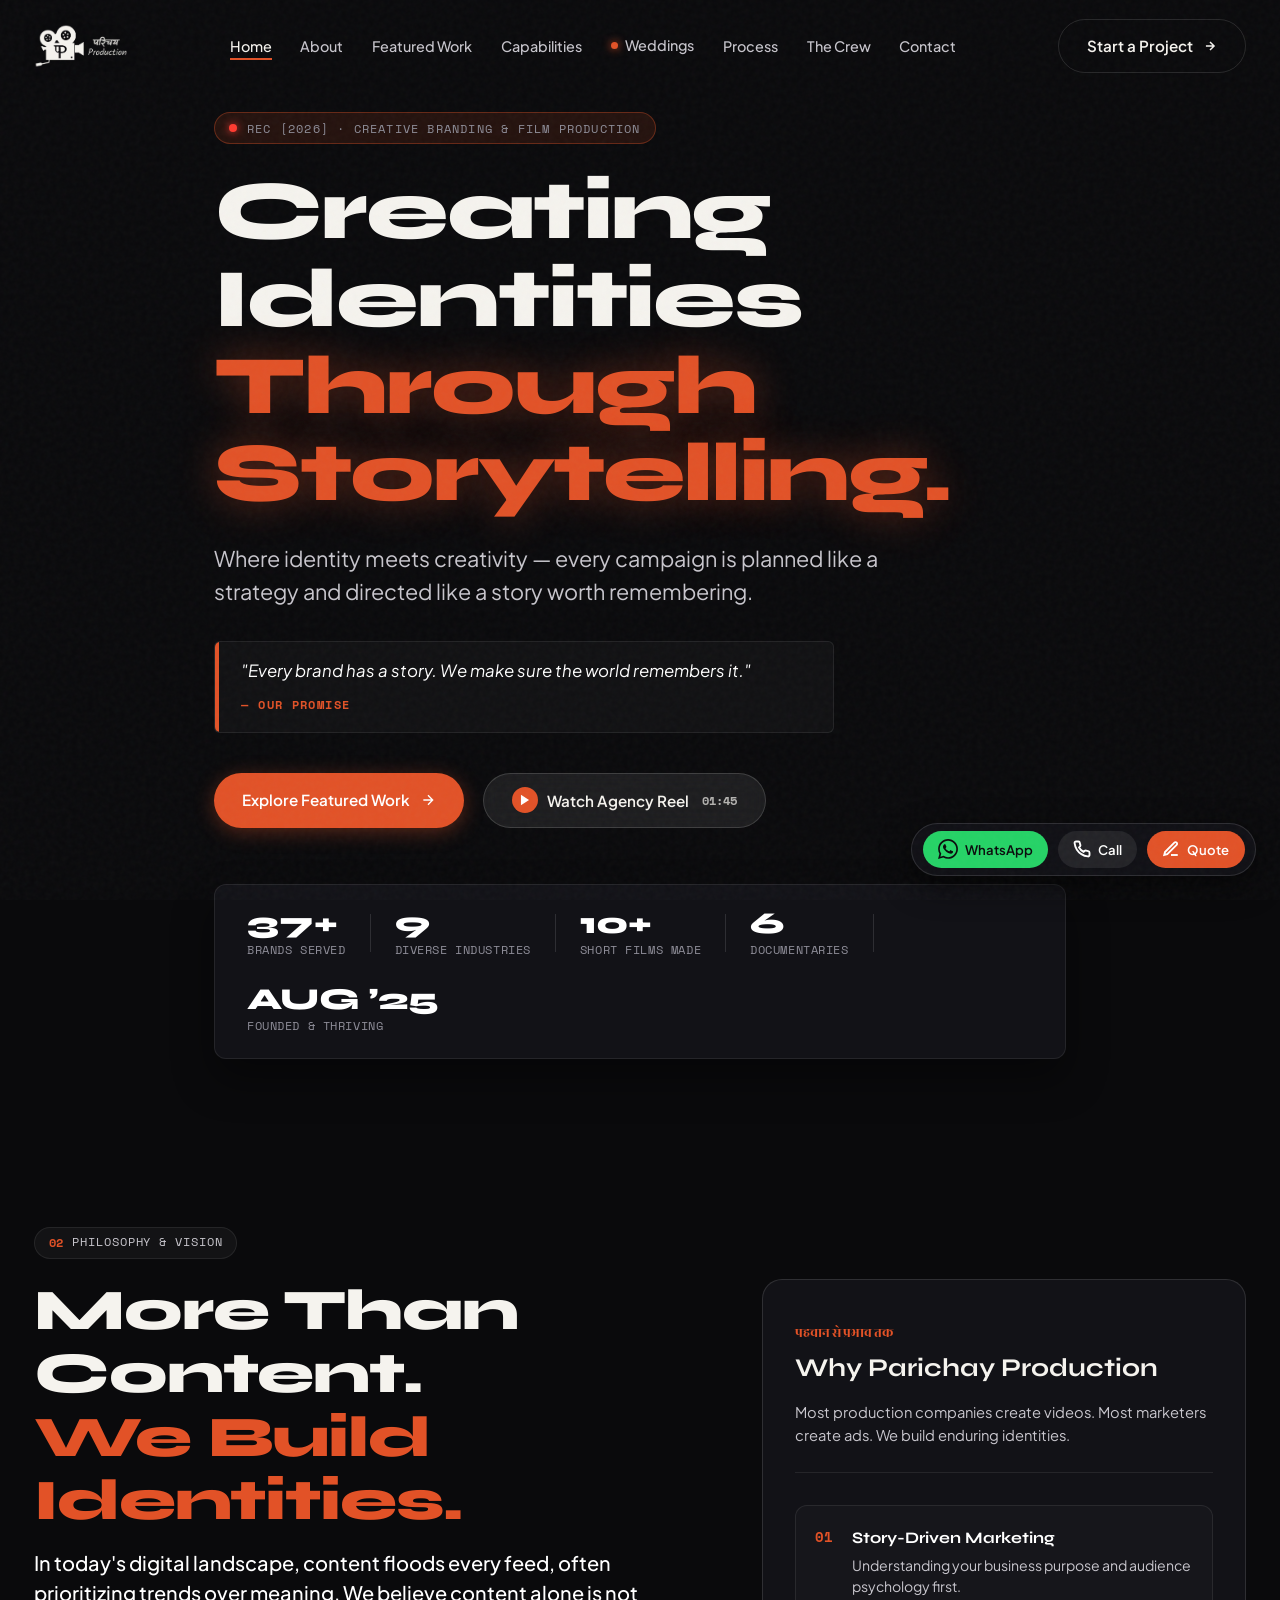
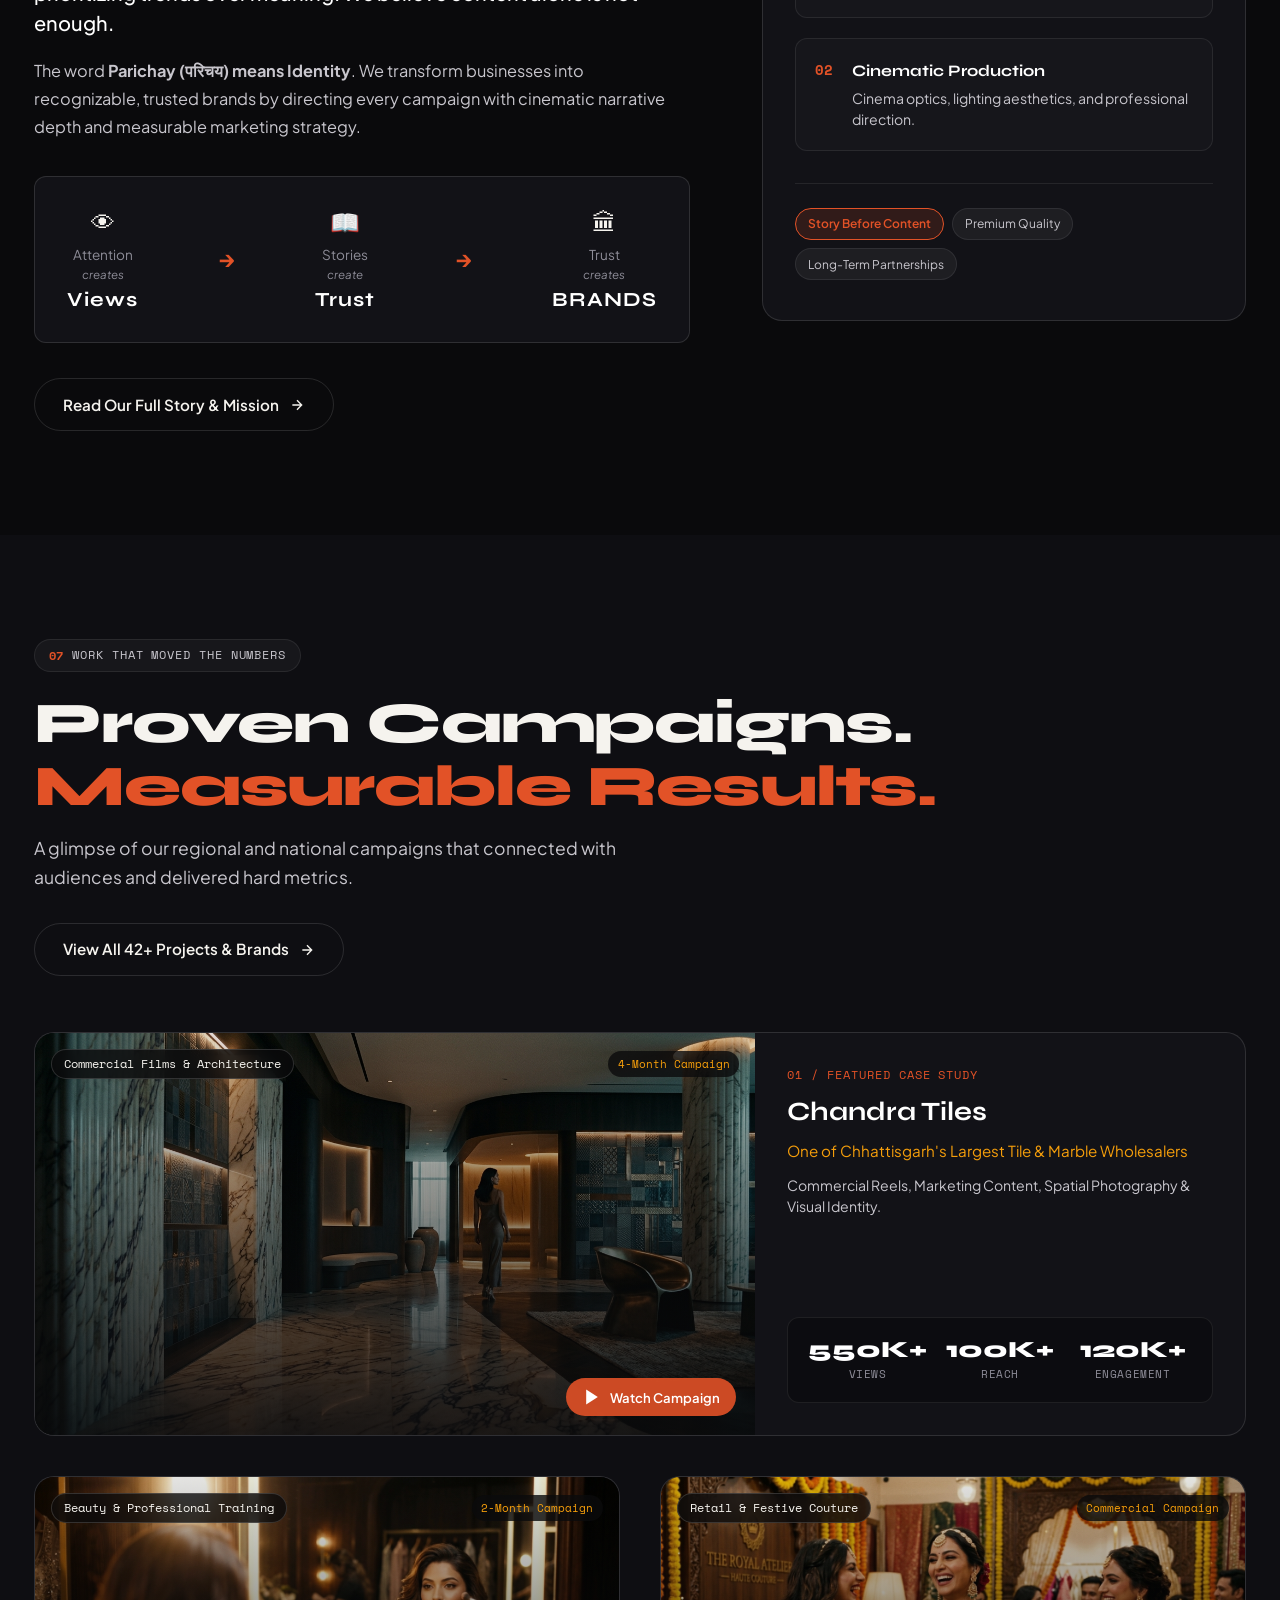
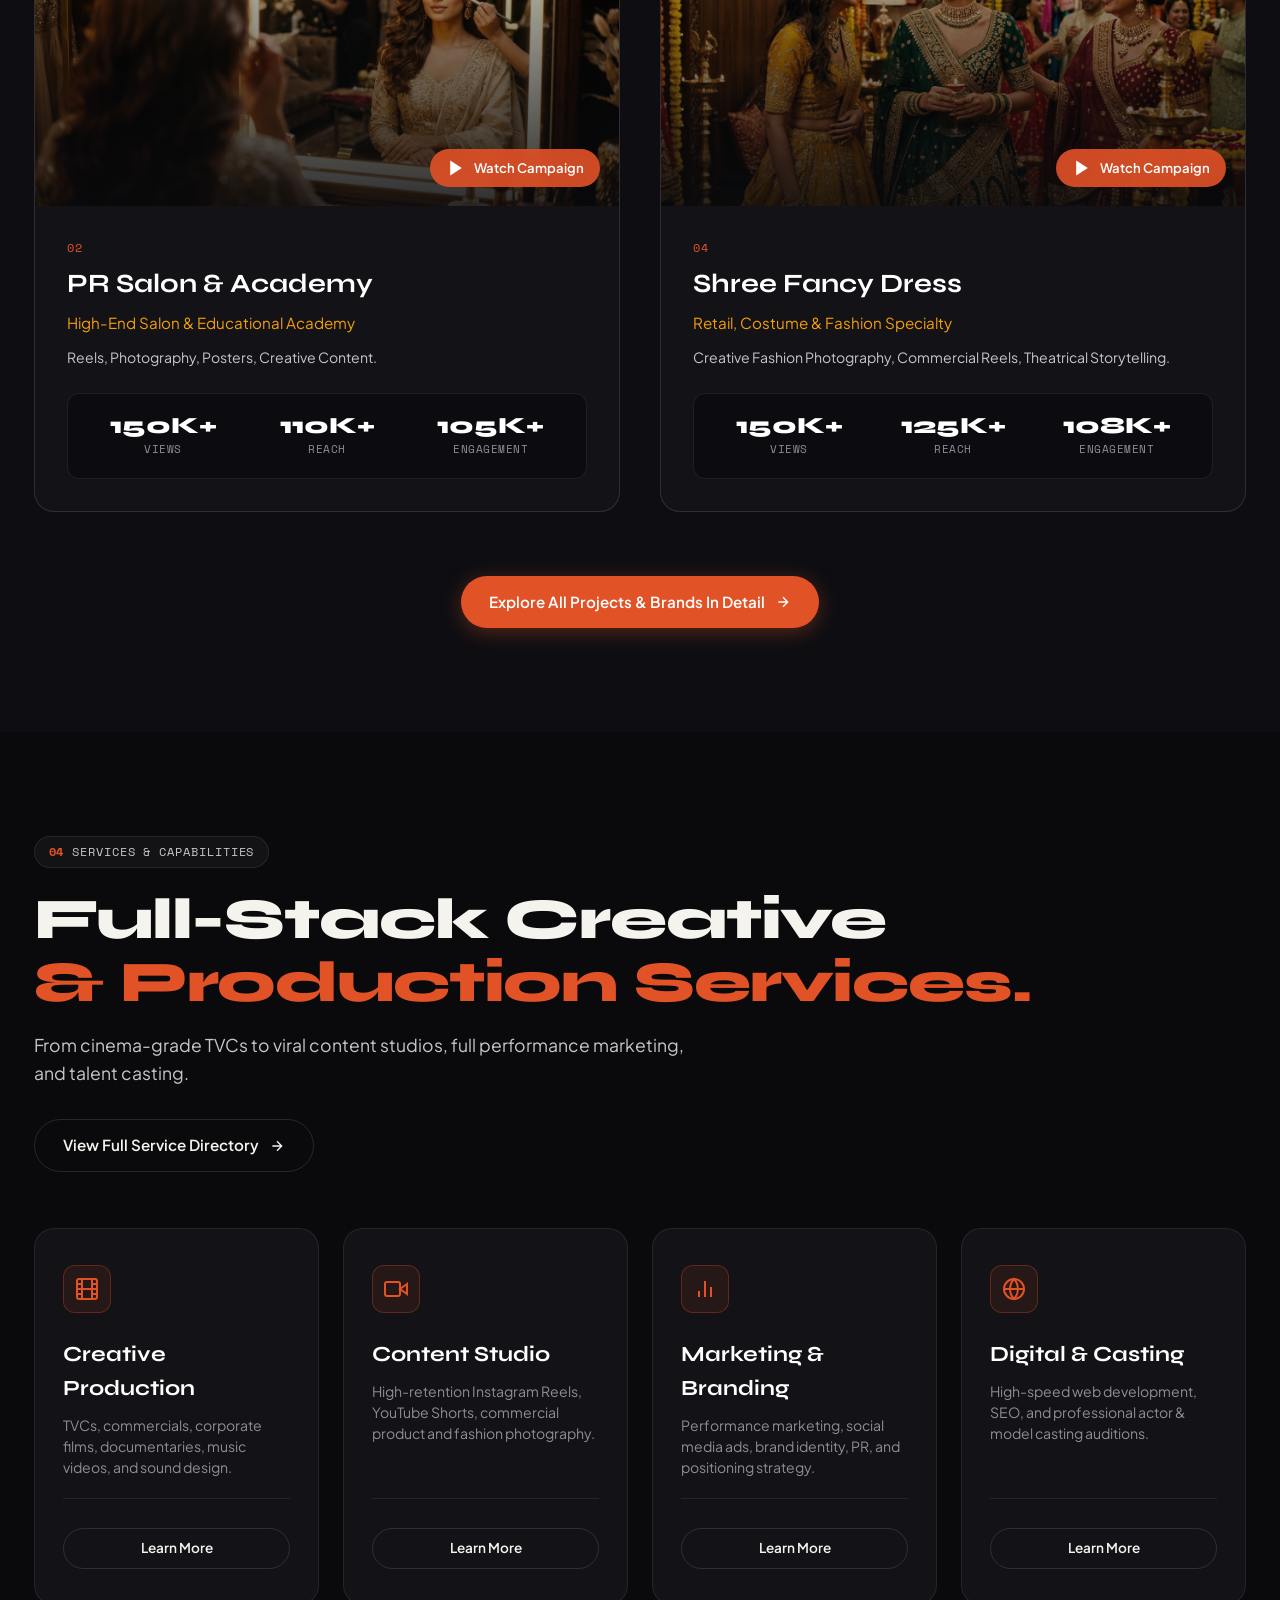
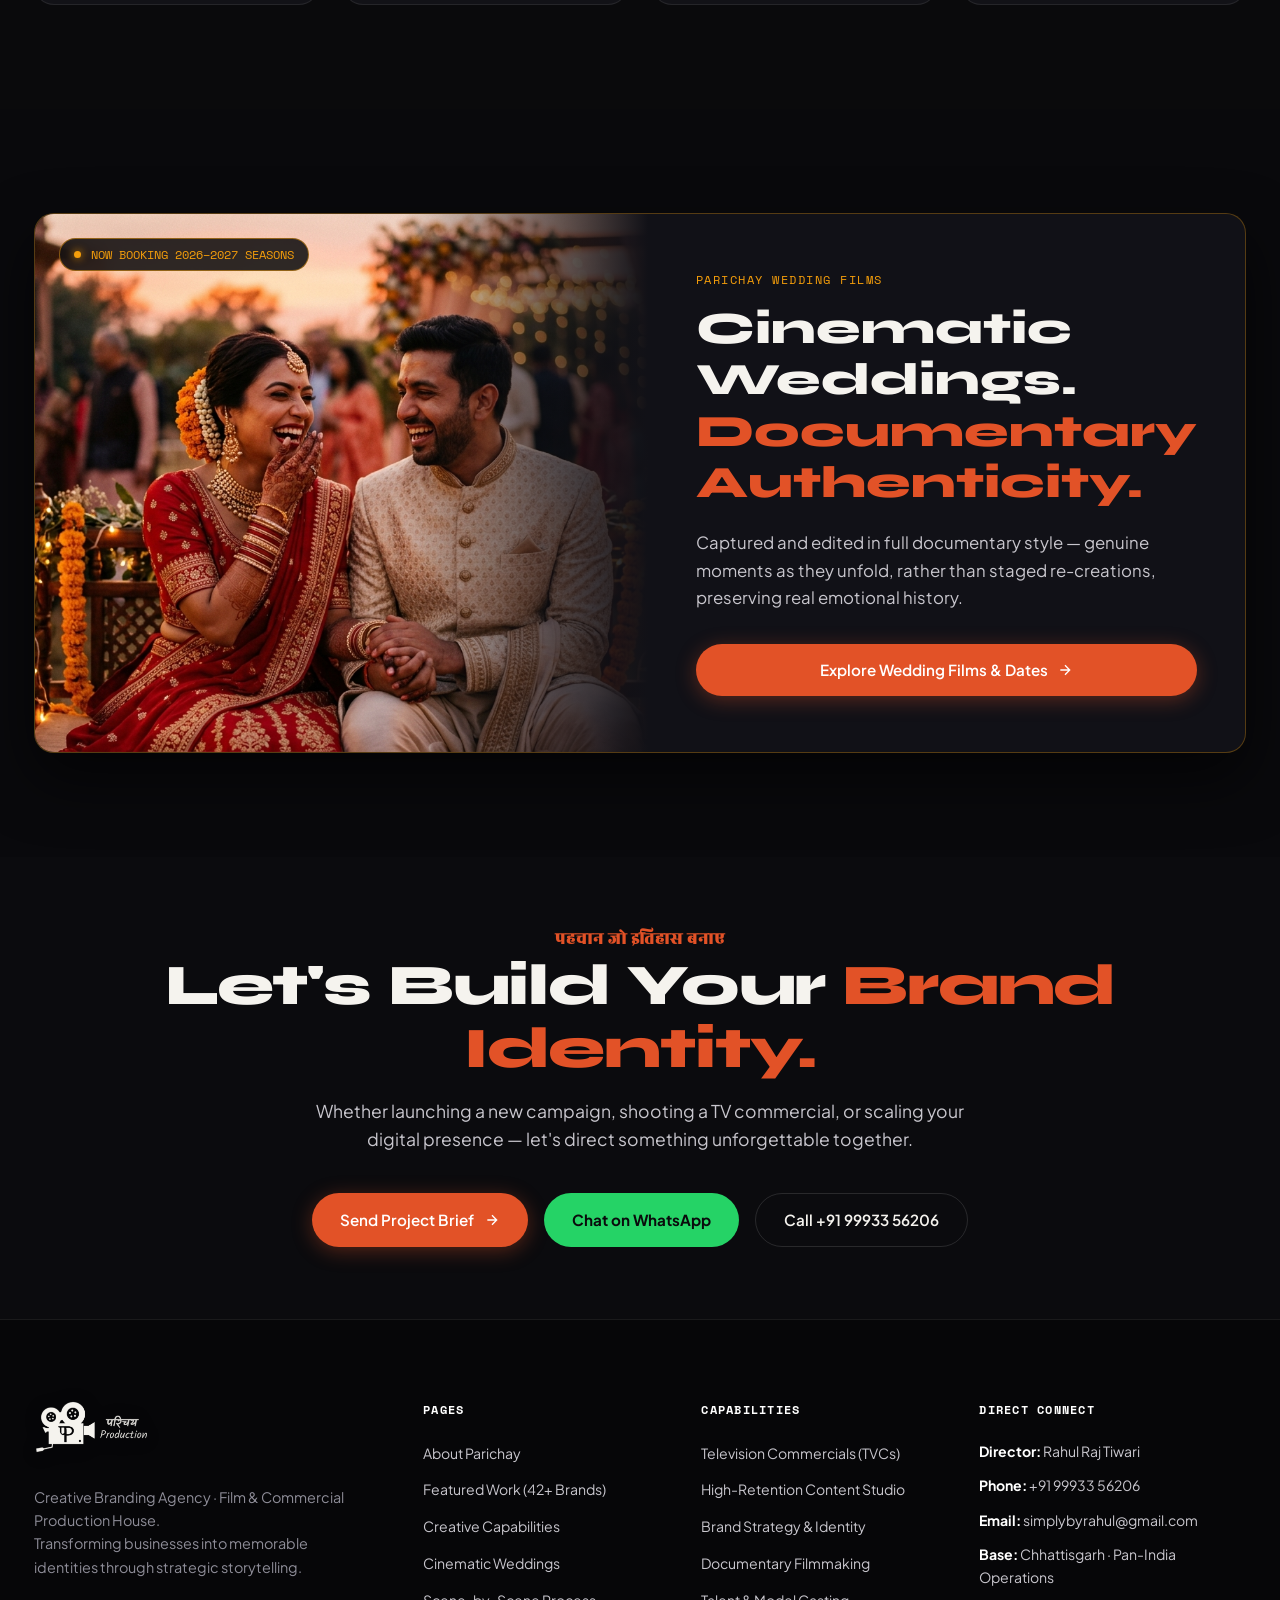
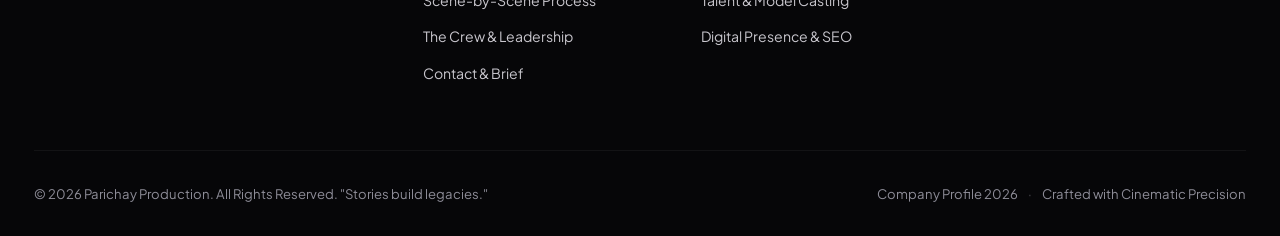
==== index.html @ 25f2a1a3 "Initial commit: Parichay Production official website" ====
<!DOCTYPE html>
<html lang="en">
<head>
  <meta charset="UTF-8">
  <meta name="viewport" content="width=device-width, initial-scale=1.0">
  
  <!-- SEO & Primary Meta Tags -->
  <title>Parichay Production | Creative Branding Agency & Film Production House</title>
  <meta name="title" content="Parichay Production | Creative Branding Agency & Film Production House">
  <meta name="description" content="Parichay Production (परिचय) — Creating identities through storytelling. Commercial films, TVCs, documentary weddings, viral content studio, and strategic brand positioning.">
  <meta name="keywords" content="Parichay Production, Film Production House, Creative Branding Agency, TVCs, Commercial Ads, Documentary Wedding Films, Video Marketing, Chhattisgarh, Raipur, India">
  <meta name="author" content="Parichay Production">
  <link rel="canonical" href="https://parichayproduction.com">

  <!-- Open Graph / Social -->
  <meta property="og:type" content="website">
  <meta property="og:url" content="https://parichayproduction.com">
  <meta property="og:title" content="Parichay Production — Creating Identities Through Storytelling">
  <meta property="og:description" content="Most companies make videos. We build identities. 42+ brands served, 10+ short films produced, 550K+ project reach.">
  <meta property="og:image" content="assets/images/hero_cinema.jpg">

  <!-- Favicon -->
  <link rel="icon" type="image/svg+xml" href="assets/images/favicon.svg">
  <link rel="icon" type="image/png" sizes="64x64" href="assets/images/favicon.png">
  <link rel="apple-touch-icon" href="assets/images/favicon.png">

  <!-- Google Fonts: Syne + Plus Jakarta Sans + Space Mono -->
  <link rel="preconnect" href="https://fonts.googleapis.com">
  <link rel="preconnect" href="https://fonts.gstatic.com" crossorigin>
  <link href="https://fonts.googleapis.com/css2?family=Plus+Jakarta+Sans:ital,wght@0,300;0,400;0,500;0,600;0,700;0,800;1,400&family=Space+Mono:ital,wght@0,400;0,700;1,400&family=Syne:wght@500;700;800&family=Rozha+One&display=swap" rel="stylesheet">

  <!-- Stylesheet -->
  <link rel="stylesheet" href="styles.css">

  <!-- JSON-LD Structured Data -->
  <script type="application/ld+json">
  {
    "@context": "https://schema.org",
    "@type": "ProfessionalService",
    "name": "Parichay Production",
    "alternateName": "परिचय प्रोडक्शन",
    "logo": "https://parichayproduction.com/assets/images/logo_white.png",
    "description": "Creative Branding Agency · Film & Commercial Production House. Creating identities through storytelling.",
    "founder": {
      "@type": "Person",
      "name": "Rahul Raj Tiwari",
      "jobTitle": "Founder & Director"
    },
    "telephone": "+919993356206",
    "email": "simplybyrahul@gmail.com",
    "foundingDate": "2025-08",
    "areaServed": "India"
  }
  </script>
</head>
<body>

  <!-- Film Grain Atmosphere Layer -->
  <div class="film-grain-overlay" aria-hidden="true"></div>

  <!-- Ambient Navigation Bar -->
  <header class="site-header" id="header">
    <div class="header-container">
      <a href="index.html" class="brand-logo" aria-label="Parichay Production Home">
        <img src="assets/images/logo_white.png" alt="Parichay Production (परिचय Production)" class="brand-logo-img">
      </a>

      <nav class="desktop-nav" aria-label="Main Navigation">
        <ul class="nav-links">
          <li><a href="index.html" class="nav-link active">Home</a></li>
          <li><a href="about.html" class="nav-link">About</a></li>
          <li><a href="work.html" class="nav-link">Featured Work</a></li>
          <li><a href="services.html" class="nav-link">Capabilities</a></li>
          <li><a href="weddings.html" class="nav-link special-link"><span class="pulse-dot"></span>Weddings</a></li>
          <li><a href="process.html" class="nav-link">Process</a></li>
          <li><a href="team.html" class="nav-link">The Crew</a></li>
          <li><a href="contact.html" class="nav-link">Contact</a></li>
        </ul>
      </nav>

      <div class="header-actions">
        <a href="contact.html" class="btn btn-outline">
          <span>Start a Project</span>
          <svg width="14" height="14" viewBox="0 0 24 24" fill="none" stroke="currentColor" stroke-width="2.5"><path d="M5 12h14M12 5l7 7-7 7"/></svg>
        </a>
        <button class="menu-toggle" id="menuToggle" aria-label="Toggle navigation menu" aria-expanded="false">
          <span></span>
          <span></span>
          <span></span>
        </button>
      </div>
    </div>
  </header>

  <!-- Mobile Navigation Drawer -->
  <div class="mobile-drawer" id="mobileDrawer" aria-hidden="true">
    <div class="mobile-drawer-inner">
      <div class="mobile-drawer-header">
        <img src="assets/images/logo_white.png" alt="Parichay Production" style="height: 36px; width: auto;">
        <button class="drawer-close" id="drawerClose" aria-label="Close menu">&times;</button>
      </div>
      <ul class="mobile-nav-list">
        <li><a href="index.html" class="mobile-nav-link">Home</a></li>
        <li><a href="about.html" class="mobile-nav-link">01 / About Us</a></li>
        <li><a href="work.html" class="mobile-nav-link">02 / Featured Work</a></li>
        <li><a href="services.html" class="mobile-nav-link">03 / Capabilities</a></li>
        <li><a href="weddings.html" class="mobile-nav-link mobile-highlight">04 / Cinematic Weddings</a></li>
        <li><a href="process.html" class="mobile-nav-link">05 / Scene-by-Scene Process</a></li>
        <li><a href="team.html" class="mobile-nav-link">06 / Meet The Team</a></li>
        <li><a href="contact.html" class="mobile-nav-link">07 / Contact & Inquiries</a></li>
      </ul>
      <div class="mobile-drawer-footer">
        <a href="tel:+919993356206" class="contact-pill-link">
          <svg width="16" height="16" viewBox="0 0 24 24" fill="none" stroke="currentColor" stroke-width="2"><path d="M22 16.92v3a2 2 0 0 1-2.18 2 19.79 19.79 0 0 1-8.63-3.07 19.5 19.5 0 0 1-6-6 19.79 19.79 0 0 1-3.07-8.67A2 2 0 0 1 4.11 2h3a2 2 0 0 1 2 1.72 12.84 12.84 0 0 0 .7 2.81 2 2 0 0 1-.45 2.11L8.09 9.91a16 16 0 0 0 6 6l1.27-1.27a2 2 0 0 1 2.11-.45 12.84 12.84 0 0 0 2.81.7A2 2 0 0 1 22 16.92z"/></svg>
          +91 99933 56206
        </a>
        <a href="mailto:simplybyrahul@gmail.com" class="contact-pill-link">
          <svg width="16" height="16" viewBox="0 0 24 24" fill="none" stroke="currentColor" stroke-width="2"><path d="M4 4h16c1.1 0 2 .9 2 2v12c0 1.1-.9 2-2 2H4c-1.1 0-2-.9-2-2V6c0-1.1.9-2 2-2z"/><polyline points="22,6 12,13 2,6"/></svg>
          simplybyrahul@gmail.com
        </a>
      </div>
    </div>
  </div>

  <main id="main-content">
    
    <!-- Hero Section: The Cinematic Showreel Experience -->
    <section class="hero-section" id="hero">
      <div class="hero-backdrop">
        <img src="assets/images/hero_cinema.jpg" alt="Parichay Production ARRI Cinema Camera on set" class="hero-bg-img" fetchpriority="high">
        <div class="hero-gradient-scrim"></div>
        <div class="hero-vignette"></div>
      </div>

      <div class="container hero-content">
        <div class="hero-status-pill">
          <span class="rec-dot"></span>
          <span class="mono-label">REC [2026] · CREATIVE BRANDING & FILM PRODUCTION</span>
        </div>

        <h1 class="hero-title">
          <span class="hero-subline">Creating Identities</span>
          <span class="hero-highlight">Through Storytelling.</span>
        </h1>

        <p class="hero-description">
          Where identity meets creativity — every campaign is planned like a strategy and directed like a story worth remembering.
        </p>

        <!-- Cinematic Quote Box -->
        <div class="hero-quote-card">
          <div class="quote-border-accent"></div>
          <div class="quote-body">
            <p class="quote-text">"Every brand has a story. We make sure the world remembers it."</p>
            <span class="quote-signoff">— OUR PROMISE</span>
          </div>
        </div>

        <!-- Action Row -->
        <div class="hero-actions">
          <a href="work.html" class="btn btn-primary">
            <span>Explore Featured Work</span>
            <svg width="16" height="16" viewBox="0 0 24 24" fill="none" stroke="currentColor" stroke-width="2"><path d="M5 12h14M12 5l7 7-7 7"/></svg>
          </a>
          <button type="button" class="btn btn-glass" id="openShowreelBtn">
            <div class="play-icon-circle">
              <svg width="14" height="14" viewBox="0 0 24 24" fill="currentColor"><polygon points="5 3 19 12 5 21 5 3"/></svg>
            </div>
            <span>Watch Agency Reel</span>
            <span class="reel-runtime">01:45</span>
          </button>
        </div>

        <!-- Real Metrics Ribbon from Deck -->
        <div class="hero-metrics-ribbon">
          <div class="metric-item">
            <div class="metric-value" data-target="42" data-suffix="+">42+</div>
            <div class="metric-label">Brands Served</div>
          </div>
          <div class="metric-divider"></div>
          <div class="metric-item">
            <div class="metric-value" data-target="9" data-suffix="">9</div>
            <div class="metric-label">Diverse Industries</div>
          </div>
          <div class="metric-divider"></div>
          <div class="metric-item">
            <div class="metric-value" data-target="10" data-suffix="+">10+</div>
            <div class="metric-label">Short Films Made</div>
          </div>
          <div class="metric-divider"></div>
          <div class="metric-item">
            <div class="metric-value" data-target="6" data-suffix="">6</div>
            <div class="metric-label">Documentaries</div>
          </div>
          <div class="metric-divider"></div>
          <div class="metric-item">
            <div class="metric-value">AUG ’25</div>
            <div class="metric-label">Founded & Thriving</div>
          </div>
        </div>
      </div>
    </section>

    <!-- Section 1 Teaser: Philosophy & Identity Focus -->
    <section class="section about-teaser-section">
      <div class="container">
        <div class="section-badge">
          <span class="badge-num">02</span>
          <span class="badge-title">PHILOSOPHY & VISION</span>
        </div>

        <div class="about-grid">
          <div>
            <h2 class="section-heading">
              More Than Content.<br>
              <span class="text-orange">We Build Identities.</span>
            </h2>
            <p class="lead-text">
              In today's digital landscape, content floods every feed, often prioritizing trends over meaning. We believe content alone is not enough.
            </p>
            <p class="body-text">
              The word <strong>Parichay (परिचय) means Identity</strong>. We transform businesses into recognizable, trusted brands by directing every campaign with cinematic narrative depth and measurable marketing strategy.
            </p>

            <!-- Philosophy Equation Card -->
            <div class="philosophy-equation-card">
              <div class="equation-row">
                <div class="eq-node">
                  <span class="eq-icon">👁</span>
                  <span class="eq-text">Attention</span>
                  <span class="eq-arrow">creates</span>
                  <strong class="eq-result">Views</strong>
                </div>
                <div class="eq-operator">→</div>
                <div class="eq-node">
                  <span class="eq-icon">📖</span>
                  <span class="eq-text">Stories</span>
                  <span class="eq-arrow">create</span>
                  <strong class="eq-result">Trust</strong>
                </div>
                <div class="eq-operator">→</div>
                <div class="eq-node highlight-node">
                  <span class="eq-icon">🏛</span>
                  <span class="eq-text">Trust</span>
                  <span class="eq-arrow">creates</span>
                  <strong class="eq-result text-orange">BRANDS</strong>
                </div>
              </div>
            </div>

            <a href="about.html" class="btn btn-outline">
              <span>Read Our Full Story & Mission</span>
              <svg width="16" height="16" viewBox="0 0 24 24" fill="none" stroke="currentColor" stroke-width="2"><path d="M5 12h14M12 5l7 7-7 7"/></svg>
            </a>
          </div>

          <!-- Why Parichay Fast Stack -->
          <div class="about-side-column">
            <div class="side-card-header">
              <span class="hindi-accent">पहचान से प्रभाव तक</span>
              <h3>Why Parichay Production</h3>
              <p class="card-caption">Most production companies create videos. Most marketers create ads. We build enduring identities.</p>
            </div>

            <div class="pillars-stack">
              <div class="pillar-card">
                <div class="pillar-num">01</div>
                <div class="pillar-content">
                  <h4>Story-Driven Marketing</h4>
                  <p>Understanding your business purpose and audience psychology first.</p>
                </div>
              </div>
              <div class="pillar-card">
                <div class="pillar-num">02</div>
                <div class="pillar-content">
                  <h4>Cinematic Production</h4>
                  <p>Cinema optics, lighting aesthetics, and professional direction.</p>
                </div>
              </div>
            </div>

            <div class="values-pill-row">
              <span class="val-pill active-pill">Story Before Content</span>
              <span class="val-pill">Premium Quality</span>
              <span class="val-pill">Long-Term Partnerships</span>
            </div>
          </div>
        </div>
      </div>
    </section>

    <!-- Section 2 Teaser: Featured Work Highlight (Top 2) -->
    <section class="section work-teaser-section" style="background: #0E0E12;">
      <div class="container">
        <div class="section-badge">
          <span class="badge-num">07</span>
          <span class="badge-title">WORK THAT MOVED THE NUMBERS</span>
        </div>

        <div class="section-header-row">
          <div>
            <h2 class="section-heading">
              Proven Campaigns.<br>
              <span class="text-orange">Measurable Results.</span>
            </h2>
            <p class="section-sub">A glimpse of our regional and national campaigns that connected with audiences and delivered hard metrics.</p>
          </div>
          <a href="work.html" class="btn btn-outline">
            <span>View All 42+ Projects & Brands</span>
            <svg width="16" height="16" viewBox="0 0 24 24" fill="none" stroke="currentColor" stroke-width="2"><path d="M5 12h14M12 5l7 7-7 7"/></svg>
          </a>
        </div>

        <div class="projects-grid">
          <!-- Chandra Tiles -->
          <article class="project-card featured-span">
            <div class="project-media">
              <img src="assets/images/chandra_tiles.jpg" alt="Chandra Tiles Commercial Campaign" loading="lazy">
              <div class="media-overlay"></div>
              <div class="project-tag-bar">
                <span class="project-tag">Commercial Films & Architecture</span>
                <span class="project-duration">4-Month Campaign</span>
              </div>
              <button class="preview-btn" data-video-title="Chandra Tiles — Architectural Elegance Commercial" data-client="Chandra Tiles" data-desc="Commercial reels and cinematic video campaigns for one of Chhattisgarh's largest tile and marble wholesalers.">
                <svg width="20" height="20" viewBox="0 0 24 24" fill="currentColor"><polygon points="5 3 19 12 5 21 5 3"/></svg>
                <span>Watch Campaign</span>
              </button>
            </div>
            <div class="project-info">
              <div class="project-meta-head">
                <span class="client-num">01 / FEATURED CASE STUDY</span>
                <h3 class="project-title">Chandra Tiles</h3>
                <p class="project-subtitle">One of Chhattisgarh's Largest Tile & Marble Wholesalers</p>
                <p class="project-scope">Commercial Reels, Marketing Content, Spatial Photography & Visual Identity.</p>
              </div>
              <div class="metrics-dashboard">
                <div class="metric-card">
                  <div class="metric-big text-orange">550K+</div>
                  <div class="metric-caption">Views</div>
                </div>
                <div class="metric-card">
                  <div class="metric-big">100K+</div>
                  <div class="metric-caption">Reach</div>
                </div>
                <div class="metric-card">
                  <div class="metric-big">120K+</div>
                  <div class="metric-caption">Engagement</div>
                </div>
              </div>
            </div>
          </article>

          <!-- PR Salon & Academy -->
          <article class="project-card">
            <div class="project-media">
              <img src="assets/images/pr_salon.jpg" alt="PR Salon and Academy Campaign" loading="lazy">
              <div class="media-overlay"></div>
              <div class="project-tag-bar">
                <span class="project-tag">Beauty & Professional Training</span>
                <span class="project-duration">2-Month Campaign</span>
              </div>
              <button class="preview-btn" data-video-title="PR Salon & Academy — The Art of Transformation" data-client="PR Salon & Academy" data-desc="Reels, Photography, Posters, and high-retention Creative Content that drove academy enrolments.">
                <svg width="20" height="20" viewBox="0 0 24 24" fill="currentColor"><polygon points="5 3 19 12 5 21 5 3"/></svg>
                <span>Watch Campaign</span>
              </button>
            </div>
            <div class="project-info">
              <div class="project-meta-head">
                <span class="client-num">02</span>
                <h3 class="project-title">PR Salon & Academy</h3>
                <p class="project-subtitle">High-End Salon & Educational Academy</p>
                <p class="project-scope">Reels, Photography, Posters, Creative Content.</p>
              </div>
              <div class="metrics-dashboard">
                <div class="metric-card">
                  <div class="metric-big text-orange">150K+</div>
                  <div class="metric-caption">Views</div>
                </div>
                <div class="metric-card">
                  <div class="metric-big">110K+</div>
                  <div class="metric-caption">Reach</div>
                </div>
                <div class="metric-card">
                  <div class="metric-big">105K+</div>
                  <div class="metric-caption">Engagement</div>
                </div>
              </div>
            </div>
          </article>

          <!-- Shree Fancy Dress -->
          <article class="project-card">
            <div class="project-media">
              <img src="assets/images/shree_fancy_dress.jpg" alt="Shree Fancy Dress Retail Fashion Campaign" loading="lazy">
              <div class="media-overlay"></div>
              <div class="project-tag-bar">
                <span class="project-tag">Retail & Festive Couture</span>
                <span class="project-duration">Commercial Campaign</span>
              </div>
              <button class="preview-btn" data-video-title="Shree Fancy Dress — Colors of Celebration" data-client="Shree Fancy Dress" data-desc="Creative fashion photography and commercial reels highlighting costume styling and theatrical couture.">
                <svg width="20" height="20" viewBox="0 0 24 24" fill="currentColor"><polygon points="5 3 19 12 5 21 5 3"/></svg>
                <span>Watch Campaign</span>
              </button>
            </div>
            <div class="project-info">
              <div class="project-meta-head">
                <span class="client-num">04</span>
                <h3 class="project-title">Shree Fancy Dress</h3>
                <p class="project-subtitle">Retail, Costume & Fashion Specialty</p>
                <p class="project-scope">Creative Fashion Photography, Commercial Reels, Theatrical Storytelling.</p>
              </div>
              <div class="metrics-dashboard">
                <div class="metric-card">
                  <div class="metric-big text-orange">150K+</div>
                  <div class="metric-caption">Views</div>
                </div>
                <div class="metric-card">
                  <div class="metric-big">125K+</div>
                  <div class="metric-caption">Reach</div>
                </div>
                <div class="metric-card">
                  <div class="metric-big">108K+</div>
                  <div class="metric-caption">Engagement</div>
                </div>
              </div>
            </div>
          </article>
        </div>

        <div style="text-align: center; margin-top: 2rem;">
          <a href="work.html" class="btn btn-primary">
            <span>Explore All Projects & Brands In Detail</span>
            <svg width="16" height="16" viewBox="0 0 24 24" fill="none" stroke="currentColor" stroke-width="2"><path d="M5 12h14M12 5l7 7-7 7"/></svg>
          </a>
        </div>
      </div>
    </section>

    <!-- Section 3 Teaser: Capabilities Summary -->
    <section class="section services-teaser-section">
      <div class="container">
        <div class="section-badge">
          <span class="badge-num">04</span>
          <span class="badge-title">SERVICES & CAPABILITIES</span>
        </div>

        <div class="section-header-row">
          <div>
            <h2 class="section-heading">
              Full-Stack Creative<br>
              <span class="text-orange">& Production Services.</span>
            </h2>
            <p class="section-sub">From cinema-grade TVCs to viral content studios, full performance marketing, and talent casting.</p>
          </div>
          <a href="services.html" class="btn btn-outline">
            <span>View Full Service Directory</span>
            <svg width="16" height="16" viewBox="0 0 24 24" fill="none" stroke="currentColor" stroke-width="2"><path d="M5 12h14M12 5l7 7-7 7"/></svg>
          </a>
        </div>

        <div class="services-columns-grid">
          <div class="service-category-card">
            <div class="cat-icon-frame">
              <svg width="24" height="24" viewBox="0 0 24 24" fill="none" stroke="currentColor" stroke-width="2"><rect x="2" y="2" width="20" height="20" rx="2.18" ry="2.18"/><line x1="7" y1="2" x2="7" y2="22"/><line x1="17" y1="2" x2="17" y2="22"/><line x1="2" y1="12" x2="22" y2="12"/><line x1="2" y1="7" x2="7" y2="7"/><line x1="2" y1="17" x2="7" y2="17"/><line x1="17" y1="17" x2="22" y2="17"/><line x1="17" y1="7" x2="22" y2="7"/></svg>
            </div>
            <h3 class="cat-title">Creative Production</h3>
            <p class="cat-desc">TVCs, commercials, corporate films, documentaries, music videos, and sound design.</p>
            <a href="services.html#creative-production" class="btn btn-sm btn-outline">Learn More</a>
          </div>

          <div class="service-category-card">
            <div class="cat-icon-frame">
              <svg width="24" height="24" viewBox="0 0 24 24" fill="none" stroke="currentColor" stroke-width="2"><path d="M23 7l-7 5 7 5V7z"/><rect x="1" y="5" width="15" height="14" rx="2" ry="2"/></svg>
            </div>
            <h3 class="cat-title">Content Studio</h3>
            <p class="cat-desc">High-retention Instagram Reels, YouTube Shorts, commercial product and fashion photography.</p>
            <a href="services.html#content-studio" class="btn btn-sm btn-outline">Learn More</a>
          </div>

          <div class="service-category-card">
            <div class="cat-icon-frame">
              <svg width="24" height="24" viewBox="0 0 24 24" fill="none" stroke="currentColor" stroke-width="2"><line x1="18" y1="20" x2="18" y2="10"/><line x1="12" y1="20" x2="12" y2="4"/><line x1="6" y1="20" x2="6" y2="14"/></svg>
            </div>
            <h3 class="cat-title">Marketing & Branding</h3>
            <p class="cat-desc">Performance marketing, social media ads, brand identity, PR, and positioning strategy.</p>
            <a href="services.html#marketing-brand" class="btn btn-sm btn-outline">Learn More</a>
          </div>

          <div class="service-category-card">
            <div class="cat-icon-frame">
              <svg width="24" height="24" viewBox="0 0 24 24" fill="none" stroke="currentColor" stroke-width="2"><circle cx="12" cy="12" r="10"/><line x1="2" y1="12" x2="22" y2="12"/><path d="M12 2a15.3 15.3 0 0 1 4 10 15.3 15.3 0 0 1-4 10 15.3 15.3 0 0 1-4-10 15.3 15.3 0 0 1 4-10z"/></svg>
            </div>
            <h3 class="cat-title">Digital & Casting</h3>
            <p class="cat-desc">High-speed web development, SEO, and professional actor & model casting auditions.</p>
            <a href="services.html#digital-casting" class="btn btn-sm btn-outline">Learn More</a>
          </div>
        </div>
      </div>
    </section>

    <!-- Section 4 Teaser: Weddings Spotlight Card -->
    <section class="section weddings-teaser-section" style="background: #09090C;">
      <div class="container">
        <div class="wedding-spotlight-card">
          <div class="wedding-media-side">
            <img src="assets/images/wedding_documentary.jpg" alt="Cinematic Indian Wedding Documentary Film" loading="lazy">
            <div class="wedding-overlay"></div>
            <div class="booking-status-tag">
              <span class="gold-dot"></span>
              <span>NOW BOOKING 2026–2027 SEASONS</span>
            </div>
          </div>
          <div class="wedding-content-side">
            <span class="spotlight-tag">PARICHAY WEDDING FILMS</span>
            <h2 class="wedding-heading">
              Cinematic Weddings.<br>
              <span class="text-orange">Documentary Authenticity.</span>
            </h2>
            <p class="wedding-lead">
              Captured and edited in full documentary style — genuine moments as they unfold, rather than staged re-creations, preserving real emotional history.
            </p>
            <div class="wedding-cta-row">
              <a href="weddings.html" class="btn btn-primary">
                <span>Explore Wedding Films & Dates</span>
                <svg width="16" height="16" viewBox="0 0 24 24" fill="none" stroke="currentColor" stroke-width="2"><path d="M5 12h14M12 5l7 7-7 7"/></svg>
              </a>
            </div>
          </div>
        </div>
      </div>
    </section>

    <!-- Fast CTA Strip -->
    <section class="section fast-cta-strip" style="background: #0B0B0E; padding: 4.5rem 0;">
      <div class="container" style="text-align: center;">
        <span class="hindi-tag" style="font-size: 1.1rem; margin-bottom: 0.5rem; display: block;">पहचान जो इतिहास बनाए</span>
        <h2 class="section-heading" style="margin-bottom: 1rem;">
          Let's Build Your <span class="text-orange">Brand Identity.</span>
        </h2>
        <p class="section-sub" style="margin: 0 auto 2.5rem;">
          Whether launching a new campaign, shooting a TV commercial, or scaling your digital presence — let's direct something unforgettable together.
        </p>
        <div style="display: flex; justify-content: center; gap: 1rem; flex-wrap: wrap;">
          <a href="contact.html" class="btn btn-primary">
            <span>Send Project Brief</span>
            <svg width="16" height="16" viewBox="0 0 24 24" fill="none" stroke="currentColor" stroke-width="2"><path d="M5 12h14M12 5l7 7-7 7"/></svg>
          </a>
          <a href="https://wa.me/919993356206?text=Hi%20Rahul,%20I'd%20like%20to%20discuss%20a%20project%20with%20Parichay%20Production." target="_blank" rel="noopener noreferrer" class="btn btn-whatsapp">
            <span>Chat on WhatsApp</span>
          </a>
          <a href="tel:+919993356206" class="btn btn-outline">
            <span>Call +91 99933 56206</span>
          </a>
        </div>
      </div>
    </section>

  </main>

  <!-- Site Footer with Multi-Page Navigation -->
  <footer class="site-footer">
    <div class="container">
      <div class="footer-top-row">
        <div class="footer-brand">
          <a href="index.html" class="brand-logo" aria-label="Parichay Production Home">
            <img src="assets/images/logo_white.png" alt="Parichay Production (परिचय Production)" class="brand-logo-img">
          </a>
          <p class="footer-tagline">
            Creative Branding Agency · Film & Commercial Production House.<br>
            Transforming businesses into memorable identities through strategic storytelling.
          </p>
        </div>

        <div class="footer-links-col">
          <h4>Pages</h4>
          <ul>
            <li><a href="about.html">About Parichay</a></li>
            <li><a href="work.html">Featured Work (42+ Brands)</a></li>
            <li><a href="services.html">Creative Capabilities</a></li>
            <li><a href="weddings.html">Cinematic Weddings</a></li>
            <li><a href="process.html">Scene-by-Scene Process</a></li>
            <li><a href="team.html">The Crew & Leadership</a></li>
            <li><a href="contact.html">Contact & Brief</a></li>
          </ul>
        </div>

        <div class="footer-links-col">
          <h4>Capabilities</h4>
          <ul>
            <li><a href="services.html">Television Commercials (TVCs)</a></li>
            <li><a href="services.html">High-Retention Content Studio</a></li>
            <li><a href="services.html">Brand Strategy & Identity</a></li>
            <li><a href="services.html">Documentary Filmmaking</a></li>
            <li><a href="services.html">Talent & Model Casting</a></li>
            <li><a href="services.html">Digital Presence & SEO</a></li>
          </ul>
        </div>

        <div class="footer-contact-col">
          <h4>Direct Connect</h4>
          <p class="footer-contact-item"><strong>Director:</strong> Rahul Raj Tiwari</p>
          <p class="footer-contact-item"><strong>Phone:</strong> <a href="tel:+919993356206">+91 99933 56206</a></p>
          <p class="footer-contact-item"><strong>Email:</strong> <a href="mailto:simplybyrahul@gmail.com">simplybyrahul@gmail.com</a></p>
          <p class="footer-contact-item"><strong>Base:</strong> Chhattisgarh · Pan-India Operations</p>
        </div>
      </div>

      <div class="footer-bottom-bar">
        <p>&copy; 2026 Parichay Production. All Rights Reserved. "Stories build legacies."</p>
        <div class="footer-legal">
          <span>Company Profile 2026</span>
          <span class="sep">·</span>
          <span>Crafted with Cinematic Precision</span>
        </div>
      </div>
    </div>
  </footer>

  <!-- Floating Quick-Action Dock -->
  <div class="floating-dock" id="floatingDock">
    <a href="https://wa.me/919993356206?text=Hi%20Rahul,%20I%20reviewed%20Parichay%20Production's%20portfolio%20and%20would%20like%20to%20discuss%20a%20project." target="_blank" rel="noopener noreferrer" class="dock-btn dock-whatsapp" aria-label="Chat on WhatsApp">
      <svg width="20" height="20" viewBox="0 0 24 24" fill="currentColor"><path d="M.057 24l1.687-6.163c-1.041-1.804-1.588-3.849-1.587-5.946.003-6.556 5.338-11.891 11.893-11.891 3.181.001 6.167 1.24 8.413 3.488 2.245 2.248 3.481 5.236 3.48 8.414-.003 6.557-5.338 11.892-11.893 11.892-1.99-.001-3.951-.5-5.688-1.448l-6.305 1.654zm6.597-3.807c1.676.995 3.276 1.591 5.392 1.592 5.448 0 9.886-4.434 9.889-9.885.002-5.462-4.415-9.89-9.881-9.892-5.452 0-9.887 4.434-9.889 9.884-.001 2.225.651 3.891 1.746 5.634l-.999 3.648 3.742-.981zm11.387-5.464c-.074-.124-.272-.198-.57-.347-.297-.149-1.758-.868-2.031-.967-.272-.099-.47-.149-.669.149-.198.297-.768.967-.941 1.165-.173.198-.347.223-.644.074-.297-.149-1.255-.462-2.39-1.475-.883-.788-1.48-1.761-1.653-2.059-.173-.297-.018-.458.13-.606.134-.133.297-.347.446-.521.151-.172.2-.296.3-.495.099-.198.05-.372-.025-.521-.075-.148-.669-1.611-.916-2.206-.242-.579-.487-.501-.669-.51l-.57-.01c-.198 0-.52.074-.792.372s-1.04 1.016-1.04 2.479 1.065 2.876 1.213 3.074c.149.198 2.095 3.2 5.076 4.487.709.306 1.263.489 1.694.626.712.226 1.36.194 1.872.118.571-.085 1.758-.719 2.006-1.413.248-.695.248-1.29.173-1.414z"/></svg>
      <span>WhatsApp</span>
    </a>
    <a href="tel:+919993356206" class="dock-btn dock-call" aria-label="Call Rahul Raj Tiwari">
      <svg width="18" height="18" viewBox="0 0 24 24" fill="none" stroke="currentColor" stroke-width="2.5"><path d="M22 16.92v3a2 2 0 0 1-2.18 2 19.79 19.79 0 0 1-8.63-3.07 19.5 19.5 0 0 1-6-6 19.79 19.79 0 0 1-3.07-8.67A2 2 0 0 1 4.11 2h3a2 2 0 0 1 2 1.72 12.84 12.84 0 0 0 .7 2.81 2 2 0 0 1-.45 2.11L8.09 9.91a16 16 0 0 0 6 6l1.27-1.27a2 2 0 0 1 2.11-.45 12.84 12.84 0 0 0 2.81.7A2 2 0 0 1 22 16.92z"/></svg>
      <span>Call</span>
    </a>
    <a href="contact.html" class="dock-btn dock-quote" aria-label="Get a custom quote">
      <svg width="18" height="18" viewBox="0 0 24 24" fill="none" stroke="currentColor" stroke-width="2.5"><path d="M12 20h9"/><path d="M16.5 3.5a2.121 2.121 0 0 1 3 3L7 19l-4 1 1-4L16.5 3.5z"/></svg>
      <span>Quote</span>
    </a>
  </div>

  <!-- Cinematic Video Modal -->
  <div class="video-modal" id="videoModal" aria-hidden="true" role="dialog" aria-labelledby="modalTitle">
    <div class="video-modal-backdrop" id="modalBackdrop"></div>
    <div class="video-modal-container">
      <div class="modal-top-bar">
        <div class="modal-title-meta">
          <span class="modal-timecode">TC 00:01:24:18</span>
          <h3 id="modalTitle" class="modal-title">Parichay Production — Agency Showreel</h3>
        </div>
        <button class="modal-close-btn" id="modalCloseBtn" aria-label="Close video player">&times;</button>
      </div>

      <div class="modal-screen-wrapper">
        <div class="simulated-cinema-player" id="cinemaPlayerContainer">
          <img src="assets/images/hero_cinema.jpg" alt="Showreel Preview Still" id="modalPlayerPoster" class="player-poster">
          <div class="cinema-letterbox-top"></div>
          <div class="cinema-letterbox-bottom"></div>
          
          <div class="cinema-player-controls">
            <button class="player-play-toggle" id="playerPlayToggle" aria-label="Play/Pause">
              <svg width="18" height="18" viewBox="0 0 24 24" fill="currentColor"><polygon points="5 3 19 12 5 21 5 3"/></svg>
            </button>
            <div class="player-progress-bar">
              <div class="player-progress-fill" style="width: 45%;"></div>
            </div>
            <span class="player-time-display">00:48 / 01:45</span>
            <div class="sound-wave-anim">
              <span></span><span></span><span></span><span></span>
            </div>
          </div>
        </div>
      </div>

      <div class="modal-details-bar">
        <p id="modalDesc" class="modal-desc">
          A showcase of our cinematic commercial directing, visual storytelling, and high-impact brand identities across 42+ campaigns.
        </p>
        <div class="modal-actions-right">
          <a href="contact.html" class="btn btn-outline btn-sm">Discuss This Style</a>
        </div>
      </div>
    </div>
  </div>

  <!-- Scripts -->
  <script src="script.js"></script>
</body>
</html>
---- styles.css ----
/* ==========================================================================
   PARICHAY PRODUCTION (परिचय) — CINEMATIC DESIGN SYSTEM
   Artisanal, High-End Film & Commercial Production Aesthetic
   ========================================================================== */

/* --- 1. CSS VARIABLES & TOKENS --- */
:root {
  /* Color Palette */
  --bg-primary: #0A0A0C;           /* Deep Obsidian Film Negative */
  --bg-surface: #121217;           /* Elevated Stage Surface */
  --bg-card: #181820;              /* Card Background */
  --bg-card-hover: #20202B;        /* Hover Card State */
  --bg-glass: rgba(18, 18, 23, 0.75); /* Frosted Glass */
  
  --accent-orange: #E25227;        /* Signature Parichay Vermilion */
  --accent-orange-glow: rgba(226, 82, 39, 0.35);
  --accent-amber: #F59E0B;         /* Tungsten Amber Glow */
  --accent-amber-subtle: rgba(245, 158, 11, 0.12);
  
  --text-primary: #F5F3EE;         /* Bone White / Warm Chalk */
  --text-secondary: #C8C6CD;       /* Editorial Muted */
  --text-muted: #8E8D98;           /* Timecode & Meta Gray */
  --text-dark: #0A0A0C;
  
  --border-subtle: rgba(255, 255, 255, 0.08);
  --border-card: rgba(255, 255, 255, 0.12);
  --border-highlight: rgba(226, 82, 39, 0.5);
  
  /* Typography */
  --font-display: 'Syne', sans-serif;
  --font-body: 'Plus Jakarta Sans', -apple-system, BlinkMacSystemFont, sans-serif;
  --font-mono: 'Space Mono', monospace;
  --font-devanagari: 'Plus Jakarta Sans', 'Rozha One', serif;
  
  /* Layout & Spacing */
  --container-max: 1260px;
  --radius-sm: 6px;
  --radius-md: 12px;
  --radius-lg: 20px;
  --radius-pill: 9999px;
  
  --transition-fast: 0.2s cubic-bezier(0.16, 1, 0.3, 1);
  --transition-smooth: 0.35s cubic-bezier(0.16, 1, 0.3, 1);
  --transition-cinematic: 0.6s cubic-bezier(0.16, 1, 0.3, 1);
}

/* --- 2. CSS RESET & GLOBAL BASE --- */
*, *::before, *::after {
  box-sizing: border-box;
  margin: 0;
  padding: 0;
}

html {
  scroll-behavior: smooth;
  font-size: 16px;
  background-color: var(--bg-primary);
  color: var(--text-primary);
  -webkit-font-smoothing: antialiased;
  -moz-osx-font-smoothing: grayscale;
}

body {
  font-family: var(--font-body);
  line-height: 1.6;
  overflow-x: hidden;
  position: relative;
  background-color: var(--bg-primary);
  color: var(--text-primary);
}

img, video {
  max-width: 100%;
  height: auto;
  display: block;
}

a {
  color: inherit;
  text-decoration: none;
  transition: color var(--transition-fast);
}

button {
  font-family: inherit;
  cursor: pointer;
  border: none;
  outline: none;
  background: none;
}

ul {
  list-style: none;
}

/* --- 3. FILM GRAIN & ATMOSPHERIC TEXTURE --- */
.film-grain-overlay {
  position: fixed;
  top: 0;
  left: 0;
  width: 100vw;
  height: 100vh;
  pointer-events: none;
  z-index: 999;
  opacity: 0.035;
  background-image: url("data:image/svg+xml,%3Csvg viewBox='0 0 200 200' xmlns='http://www.w3.org/2000/svg'%3E%3Cfilter id='noiseFilter'%3E%3CfeTurbulence type='fractalNoise' baseFrequency='0.85' numOctaves='3' stitchTiles='stitch'/%3E%3C/filter%3E%3Crect width='100%25' height='100%25' filter='url(%23noiseFilter)'/%3E%3C/svg%3E");
}

/* Container */
.container {
  width: 100%;
  max-width: var(--container-max);
  margin-left: auto;
  margin-right: auto;
  padding-left: 1.5rem;
  padding-right: 1.5rem;
}

/* Common Typography & Utility */
.mono-label {
  font-family: var(--font-mono);
  font-size: 0.75rem;
  letter-spacing: 0.1em;
  text-transform: uppercase;
  color: var(--text-muted);
}

.text-orange {
  color: var(--accent-orange);
}

.hindi-tag {
  font-family: var(--font-devanagari);
  color: var(--accent-orange);
  font-size: 0.85rem;
  letter-spacing: 0.05em;
  font-weight: 600;
  line-height: 1;
}

.section {
  padding: 6.5rem 0;
  position: relative;
}

.section-badge {
  display: inline-flex;
  align-items: center;
  gap: 0.6rem;
  background: rgba(255, 255, 255, 0.04);
  border: 1px solid var(--border-subtle);
  padding: 0.35rem 0.85rem;
  border-radius: var(--radius-pill);
  margin-bottom: 1.25rem;
}

.badge-num {
  font-family: var(--font-mono);
  font-size: 0.75rem;
  color: var(--accent-orange);
  font-weight: 700;
}

.badge-title {
  font-family: var(--font-mono);
  font-size: 0.72rem;
  letter-spacing: 0.08em;
  text-transform: uppercase;
  color: var(--text-secondary);
}

.section-heading {
  font-family: var(--font-display);
  font-size: clamp(2.2rem, 4.5vw, 3.8rem);
  font-weight: 800;
  line-height: 1.1;
  letter-spacing: -0.02em;
  margin-bottom: 1rem;
}

.section-sub {
  font-size: 1.1rem;
  color: var(--text-secondary);
  max-width: 650px;
  line-height: 1.6;
}

/* --- 4. BUTTONS & CTAS --- */
.btn {
  display: inline-flex;
  align-items: center;
  justify-content: center;
  gap: 0.6rem;
  font-family: var(--font-body);
  font-weight: 600;
  font-size: 0.95rem;
  padding: 0.85rem 1.75rem;
  border-radius: var(--radius-pill);
  transition: all var(--transition-fast);
  white-space: nowrap;
}

.btn-primary {
  background: var(--accent-orange);
  color: #FFFFFF;
  box-shadow: 0 4px 20px var(--accent-orange-glow);
}

.btn-primary:hover {
  background: #EE6337;
  transform: translateY(-2px);
  box-shadow: 0 8px 25px rgba(226, 82, 39, 0.5);
}

.btn-outline {
  background: transparent;
  color: var(--text-primary);
  border: 1px solid var(--border-card);
}

.btn-outline:hover {
  border-color: var(--accent-orange);
  background: rgba(226, 82, 39, 0.08);
  color: #FFFFFF;
}

.btn-glass {
  background: rgba(255, 255, 255, 0.08);
  backdrop-filter: blur(12px);
  -webkit-backdrop-filter: blur(12px);
  border: 1px solid rgba(255, 255, 255, 0.15);
  color: var(--text-primary);
}

.btn-glass:hover {
  background: rgba(255, 255, 255, 0.14);
  transform: translateY(-2px);
}

.btn-whatsapp {
  background: #25D366;
  color: #0A0A0C;
  font-weight: 700;
}

.btn-whatsapp:hover {
  background: #20BA5A;
  color: #000;
}

.btn-block {
  width: 100%;
}

.btn-sm {
  padding: 0.55rem 1.2rem;
  font-size: 0.85rem;
}

/* --- 5. HEADER & NAVIGATION --- */
.site-header {
  position: fixed;
  top: 0;
  left: 0;
  width: 100%;
  z-index: 100;
  padding: 1.2rem 0;
  transition: all var(--transition-smooth);
}

.site-header.scrolled {
  padding: 0.75rem 0;
  background: rgba(10, 10, 12, 0.88);
  backdrop-filter: blur(16px);
  -webkit-backdrop-filter: blur(16px);
  border-bottom: 1px solid var(--border-subtle);
  box-shadow: 0 10px 30px rgba(0, 0, 0, 0.5);
}

.header-container {
  max-width: var(--container-max);
  margin: 0 auto;
  padding: 0 1.5rem;
  display: flex;
  align-items: center;
  justify-content: space-between;
}

.brand-logo {
  display: inline-flex;
  align-items: center;
  gap: 0.85rem;
  text-decoration: none;
  transition: transform var(--transition-fast), filter var(--transition-fast);
}

.brand-logo:hover {
  transform: translateY(-1px);
  filter: drop-shadow(0 0 12px rgba(226, 82, 39, 0.45));
}

.brand-logo-img {
  height: 44px;
  width: auto;
  max-width: 140px;
  object-fit: contain;
  display: block;
  filter: drop-shadow(0 2px 8px rgba(0, 0, 0, 0.3));
  transition: transform var(--transition-fast);
}

.brand-logo:hover .brand-logo-img {
  transform: scale(1.02);
}

.footer-brand .brand-logo-img {
  height: 54px;
  max-width: 175px;
  margin-bottom: 0.85rem;
}

.logo-symbol {
  width: 34px;
  height: 34px;
  display: flex;
  align-items: center;
  justify-content: center;
}

.logo-text {
  display: flex;
  flex-direction: column;
}

.brand-name {
  font-family: var(--font-display);
  font-size: 1rem;
  letter-spacing: 0.05em;
  color: var(--text-primary);
  line-height: 1.1;
}

.brand-name strong {
  color: var(--text-secondary);
  font-weight: 400;
}

/* Brand Identity Feature Card */
.logo-identity-card {
  background: linear-gradient(135deg, rgba(24, 24, 32, 0.95), rgba(18, 18, 23, 0.95));
  border: 1px solid rgba(226, 82, 39, 0.25);
  border-radius: var(--radius-lg);
  padding: 2.2rem;
  margin-top: 2rem;
  box-shadow: 0 15px 35px rgba(0, 0, 0, 0.3);
  position: relative;
  overflow: hidden;
}

.logo-identity-card::before {
  content: '';
  position: absolute;
  top: 0;
  right: 0;
  width: 180px;
  height: 180px;
  background: radial-gradient(circle, rgba(226, 82, 39, 0.15) 0%, transparent 70%);
  pointer-events: none;
}

.identity-header {
  display: flex;
  align-items: center;
  justify-content: space-between;
  gap: 1.5rem;
  margin-bottom: 1.5rem;
  padding-bottom: 1.25rem;
  border-bottom: 1px solid var(--border-subtle);
}

.identity-badge-title {
  font-family: var(--font-mono);
  font-size: 0.75rem;
  letter-spacing: 0.1em;
  text-transform: uppercase;
  color: var(--accent-orange);
  margin-bottom: 0.25rem;
}

.identity-headline {
  font-family: var(--font-display);
  font-size: 1.3rem;
  font-weight: 700;
  color: var(--text-primary);
}

.identity-logo-preview {
  height: 52px;
  width: auto;
  object-fit: contain;
}

.identity-breakdown-grid {
  display: grid;
  grid-template-columns: repeat(3, 1fr);
  gap: 1.25rem;
}

.identity-elem {
  background: rgba(255, 255, 255, 0.02);
  border: 1px solid var(--border-subtle);
  border-radius: var(--radius-md);
  padding: 1.1rem;
}

.identity-elem-tag {
  font-family: var(--font-mono);
  font-size: 0.7rem;
  color: var(--accent-orange);
  font-weight: 700;
  margin-bottom: 0.4rem;
}

.identity-elem-title {
  font-size: 0.95rem;
  font-weight: 700;
  color: var(--text-primary);
  margin-bottom: 0.35rem;
}

.identity-elem-desc {
  font-size: 0.82rem;
  color: var(--text-secondary);
  line-height: 1.45;
}

.desktop-nav .nav-links {
  display: flex;
  align-items: center;
  gap: 1.8rem;
}

.nav-link {
  font-size: 0.9rem;
  font-weight: 500;
  color: var(--text-secondary);
  position: relative;
  padding: 0.3rem 0;
  transition: color var(--transition-fast);
}

.nav-link:hover, .nav-link.active {
  color: var(--text-primary);
}

.nav-link::after {
  content: '';
  position: absolute;
  bottom: 0;
  left: 0;
  width: 0%;
  height: 2px;
  background: var(--accent-orange);
  transition: width var(--transition-fast);
}

.nav-link:hover::after, .nav-link.active::after {
  width: 100%;
}

.special-link {
  display: flex;
  align-items: center;
  gap: 0.45rem;
}

.pulse-dot {
  width: 7px;
  height: 7px;
  background: var(--accent-orange);
  border-radius: 50%;
  display: inline-block;
  box-shadow: 0 0 8px var(--accent-orange);
  animation: pulseAnim 2s infinite ease-in-out;
}

@keyframes pulseAnim {
  0%, 100% { transform: scale(1); opacity: 1; }
  50% { transform: scale(1.4); opacity: 0.6; }
}

.header-actions {
  display: flex;
  align-items: center;
  gap: 1rem;
}

.menu-toggle {
  display: none;
  flex-direction: column;
  justify-content: center;
  gap: 5px;
  width: 36px;
  height: 36px;
  padding: 4px;
}

.menu-toggle span {
  display: block;
  width: 100%;
  height: 2px;
  background-color: var(--text-primary);
  transition: transform var(--transition-fast);
}

/* Mobile Drawer */
.mobile-drawer {
  position: fixed;
  top: 0;
  right: -100%;
  width: 100%;
  max-width: 360px;
  height: 100vh;
  background: #101014;
  border-left: 1px solid var(--border-card);
  z-index: 1000;
  transition: right var(--transition-smooth);
  box-shadow: -15px 0 40px rgba(0,0,0,0.7);
}

.mobile-drawer.open {
  right: 0;
}

.mobile-drawer-inner {
  padding: 2rem 1.75rem;
  display: flex;
  flex-direction: column;
  height: 100%;
}

.mobile-drawer-header {
  display: flex;
  justify-content: space-between;
  align-items: center;
  margin-bottom: 2.5rem;
  padding-bottom: 1rem;
  border-bottom: 1px solid var(--border-subtle);
}

.drawer-close {
  font-size: 2rem;
  color: var(--text-muted);
  line-height: 1;
}

.mobile-nav-list {
  display: flex;
  flex-direction: column;
  gap: 1.4rem;
  flex-grow: 1;
}

.mobile-nav-link {
  font-family: var(--font-display);
  font-size: 1.15rem;
  font-weight: 600;
  color: var(--text-secondary);
}

.mobile-nav-link:hover, .mobile-nav-link.mobile-highlight {
  color: var(--accent-orange);
}

.mobile-drawer-footer {
  display: flex;
  flex-direction: column;
  gap: 0.8rem;
  padding-top: 1.5rem;
  border-top: 1px solid var(--border-subtle);
}

.contact-pill-link {
  display: flex;
  align-items: center;
  gap: 0.65rem;
  font-size: 0.88rem;
  color: var(--text-muted);
}

/* --- 6. HERO SECTION --- */
.hero-section {
  position: relative;
  min-height: 100vh;
  display: flex;
  flex-direction: column;
  justify-content: center;
  padding-top: 7rem;
  padding-bottom: 4rem;
}

/* Inner Page Hero Banner */
.page-hero {
  position: relative;
  padding: 9.5rem 0 4.5rem;
  background: linear-gradient(180deg, #0D0D12 0%, var(--bg-primary) 100%);
  border-bottom: 1px solid var(--border-subtle);
}

.page-hero-content {
  max-width: 850px;
}

.page-hero-title {
  font-family: var(--font-display);
  font-size: clamp(2.5rem, 5vw, 4.2rem);
  font-weight: 800;
  line-height: 1.1;
  letter-spacing: -0.02em;
  margin-bottom: 1rem;
}

.page-hero-desc {
  font-size: 1.15rem;
  color: var(--text-secondary);
  line-height: 1.6;
}

.hero-backdrop {
  position: absolute;
  top: 0;
  left: 0;
  width: 100%;
  height: 100%;
  z-index: -1;
  overflow: hidden;
}

.hero-bg-img {
  width: 100%;
  height: 100%;
  object-fit: cover;
  object-position: center;
  transform: scale(1.05);
  animation: heroSubtleZoom 20s infinite alternate ease-in-out;
}

@keyframes heroSubtleZoom {
  from { transform: scale(1.05); }
  to { transform: scale(1.12); }
}

.hero-gradient-scrim {
  position: absolute;
  top: 0;
  left: 0;
  width: 100%;
  height: 100%;
  background: linear-gradient(
    180deg,
    rgba(10, 10, 12, 0.72) 0%,
    rgba(10, 10, 12, 0.86) 60%,
    var(--bg-primary) 100%
  );
}

.hero-vignette {
  position: absolute;
  top: 0;
  left: 0;
  width: 100%;
  height: 100%;
  background: radial-gradient(circle at center, transparent 30%, rgba(10, 10, 12, 0.8) 100%);
}

.hero-content {
  position: relative;
  z-index: 10;
  max-width: 900px;
}

.hero-status-pill {
  display: inline-flex;
  align-items: center;
  gap: 0.6rem;
  background: rgba(226, 82, 39, 0.12);
  border: 1px solid rgba(226, 82, 39, 0.35);
  padding: 0.35rem 0.9rem;
  border-radius: var(--radius-pill);
  margin-bottom: 1.5rem;
}

.rec-dot {
  width: 8px;
  height: 8px;
  background: #FF3B30;
  border-radius: 50%;
  box-shadow: 0 0 8px #FF3B30;
  animation: recBlink 1.4s infinite ease-in-out;
}

@keyframes recBlink {
  0%, 100% { opacity: 1; }
  50% { opacity: 0.2; }
}

.hero-title {
  font-family: var(--font-display);
  font-size: clamp(2.8rem, 6.5vw, 5.2rem);
  font-weight: 800;
  line-height: 1.05;
  letter-spacing: -0.025em;
  margin-bottom: 1.5rem;
}

.hero-subline {
  display: block;
  color: var(--text-primary);
}

.hero-highlight {
  display: block;
  color: var(--accent-orange);
  text-shadow: 0 0 40px rgba(226, 82, 39, 0.4);
}

.hero-description {
  font-size: clamp(1.1rem, 2vw, 1.35rem);
  color: var(--text-secondary);
  line-height: 1.55;
  max-width: 680px;
  margin-bottom: 2rem;
}

.hero-quote-card {
  display: flex;
  margin-bottom: 2.5rem;
  background: rgba(255, 255, 255, 0.03);
  border: 1px solid var(--border-subtle);
  border-radius: var(--radius-sm);
  overflow: hidden;
  max-width: 620px;
}

.quote-border-accent {
  width: 4px;
  background: var(--accent-orange);
  flex-shrink: 0;
}

.quote-body {
  padding: 1rem 1.4rem;
}

.quote-text {
  font-style: italic;
  font-size: 1.05rem;
  color: #FFFFFF;
  margin-bottom: 0.35rem;
}

.quote-signoff {
  font-family: var(--font-mono);
  font-size: 0.72rem;
  letter-spacing: 0.12em;
  color: var(--accent-orange);
  font-weight: 700;
}

.hero-actions {
  display: flex;
  flex-wrap: wrap;
  gap: 1.2rem;
  margin-bottom: 3.5rem;
}

.play-icon-circle {
  width: 26px;
  height: 26px;
  background: var(--accent-orange);
  border-radius: 50%;
  display: flex;
  align-items: center;
  justify-content: center;
  color: #FFFFFF;
}

.reel-runtime {
  font-family: var(--font-mono);
  font-size: 0.75rem;
  opacity: 0.7;
  margin-left: 0.2rem;
}

/* Hero Metrics Ribbon */
.hero-metrics-ribbon {
  display: flex;
  flex-wrap: wrap;
  align-items: center;
  gap: 1.5rem;
  padding: 1.4rem 2rem;
  background: var(--bg-surface);
  border: 1px solid var(--border-subtle);
  border-radius: var(--radius-md);
  box-shadow: 0 20px 40px rgba(0, 0, 0, 0.4);
}

.metric-item {
  display: flex;
  flex-direction: column;
}

.metric-value {
  font-family: var(--font-display);
  font-size: 1.9rem;
  font-weight: 800;
  color: #FFFFFF;
  line-height: 1.1;
}

.metric-label {
  font-family: var(--font-mono);
  font-size: 0.72rem;
  color: var(--text-muted);
  letter-spacing: 0.05em;
  text-transform: uppercase;
}

.metric-divider {
  width: 1px;
  height: 38px;
  background: var(--border-card);
}

.scroll-cue {
  display: flex;
  flex-direction: column;
  align-items: center;
  gap: 0.6rem;
  margin-top: 3rem;
  opacity: 0.7;
  transition: opacity var(--transition-fast);
}

.scroll-cue:hover {
  opacity: 1;
}

.scroll-indicator-bar {
  width: 1px;
  height: 28px;
  background: linear-gradient(180deg, var(--accent-orange), transparent);
  animation: scrollDrop 1.8s infinite ease-in-out;
}

@keyframes scrollDrop {
  0% { transform: scaleY(0); transform-origin: top; }
  50% { transform: scaleY(1); transform-origin: top; }
  50.1% { transform: scaleY(1); transform-origin: bottom; }
  100% { transform: scaleY(0); transform-origin: bottom; }
}

/* --- 7. ABOUT & PHILOSOPHY SECTION --- */
.about-section {
  background: var(--bg-primary);
  border-top: 1px solid var(--border-subtle);
}

.about-grid {
  display: grid;
  grid-template-columns: 1.15fr 0.85fr;
  gap: 4.5rem;
  align-items: start;
}

.lead-text {
  font-size: 1.25rem;
  color: #FFFFFF;
  font-weight: 500;
  line-height: 1.5;
  margin-bottom: 1.2rem;
}

.body-text {
  font-size: 1.02rem;
  color: var(--text-secondary);
  line-height: 1.7;
  margin-bottom: 1.2rem;
}

/* Equation Card */
.philosophy-equation-card {
  margin: 2.2rem 0;
  background: var(--bg-surface);
  border: 1px solid var(--border-card);
  border-radius: var(--radius-md);
  padding: 1.6rem 2rem;
}

.equation-row {
  display: flex;
  align-items: center;
  justify-content: space-between;
  flex-wrap: wrap;
  gap: 1rem;
}

.eq-node {
  display: flex;
  flex-direction: column;
  align-items: center;
  text-align: center;
}

.eq-icon {
  font-size: 1.5rem;
  margin-bottom: 0.2rem;
}

.eq-text {
  font-size: 0.85rem;
  color: var(--text-muted);
}

.eq-arrow {
  font-size: 0.72rem;
  font-style: italic;
  color: var(--text-muted);
}

.eq-result {
  font-family: var(--font-display);
  font-size: 1.25rem;
  color: #FFFFFF;
  letter-spacing: 0.05em;
}

.eq-operator {
  font-size: 1.4rem;
  color: var(--accent-orange);
  font-weight: bold;
}

.mission-vision-grid {
  display: grid;
  grid-template-columns: 1fr 1fr;
  gap: 1.5rem;
  margin-top: 2rem;
}

.mv-card {
  background: var(--bg-surface);
  border: 1px solid var(--border-subtle);
  border-radius: var(--radius-md);
  padding: 1.8rem;
  position: relative;
}

.mv-indicator {
  width: 24px;
  height: 3px;
  background: var(--accent-orange);
  margin-bottom: 1rem;
  border-radius: 2px;
}

.vision-indicator {
  background: var(--accent-amber);
}

.mv-title {
  font-family: var(--font-mono);
  font-size: 0.8rem;
  letter-spacing: 0.1em;
  color: #FFFFFF;
  margin-bottom: 0.75rem;
}

.mv-text {
  font-size: 0.95rem;
  color: var(--text-secondary);
  line-height: 1.6;
}

/* Side Column: Why Parichay */
.about-side-column {
  background: var(--bg-surface);
  border: 1px solid var(--border-card);
  border-radius: var(--radius-lg);
  padding: 2.5rem 2rem;
}

.hindi-accent {
  font-family: var(--font-devanagari);
  font-size: 0.9rem;
  color: var(--accent-orange);
  display: block;
  margin-bottom: 0.3rem;
}

.side-card-header h3 {
  font-family: var(--font-display);
  font-size: 1.6rem;
  font-weight: 700;
  margin-bottom: 0.75rem;
}

.card-caption {
  font-size: 0.92rem;
  color: var(--text-secondary);
  line-height: 1.6;
  margin-bottom: 2rem;
  padding-bottom: 1.5rem;
  border-bottom: 1px solid var(--border-subtle);
}

.pillars-stack {
  display: flex;
  flex-direction: column;
  gap: 1.25rem;
  margin-bottom: 2rem;
}

.pillar-card {
  display: flex;
  gap: 1.2rem;
  background: rgba(255, 255, 255, 0.02);
  border: 1px solid var(--border-subtle);
  padding: 1.2rem;
  border-radius: var(--radius-md);
  transition: all var(--transition-fast);
}

.pillar-card:hover {
  background: rgba(255, 255, 255, 0.04);
  border-color: var(--accent-orange);
  transform: translateX(4px);
}

.pillar-num {
  font-family: var(--font-mono);
  font-size: 0.85rem;
  color: var(--accent-orange);
  font-weight: 700;
  flex-shrink: 0;
  margin-top: 0.1rem;
}

.pillar-content h4 {
  font-family: var(--font-display);
  font-size: 1rem;
  font-weight: 700;
  margin-bottom: 0.3rem;
  color: #FFFFFF;
}

.pillar-content p {
  font-size: 0.88rem;
  color: var(--text-secondary);
  line-height: 1.5;
}

.values-pill-row {
  display: flex;
  flex-wrap: wrap;
  gap: 0.5rem;
  padding-top: 1.5rem;
  border-top: 1px solid var(--border-subtle);
}

.val-pill {
  font-size: 0.75rem;
  padding: 0.35rem 0.75rem;
  border-radius: var(--radius-pill);
  background: rgba(255, 255, 255, 0.05);
  border: 1px solid var(--border-subtle);
  color: var(--text-secondary);
}

.val-pill.active-pill {
  background: rgba(226, 82, 39, 0.15);
  border-color: var(--accent-orange);
  color: var(--accent-orange);
  font-weight: 600;
}

/* --- 8. FEATURED PROJECTS SECTION --- */
.work-section {
  background: #0E0E12;
}

.section-header-row {
  display: flex;
  justify-content: space-between;
  align-items: flex-end;
  flex-wrap: wrap;
  gap: 2rem;
  margin-bottom: 3.5rem;
}

.work-filter-tabs {
  display: flex;
  gap: 0.5rem;
  background: var(--bg-surface);
  padding: 0.35rem;
  border-radius: var(--radius-pill);
  border: 1px solid var(--border-subtle);
}

.filter-tab {
  font-size: 0.85rem;
  font-weight: 600;
  color: var(--text-muted);
  padding: 0.5rem 1.2rem;
  border-radius: var(--radius-pill);
  transition: all var(--transition-fast);
}

.filter-tab:hover {
  color: var(--text-primary);
}

.filter-tab.active {
  background: var(--accent-orange);
  color: #FFFFFF;
  box-shadow: 0 2px 10px var(--accent-orange-glow);
}

.projects-grid {
  display: grid;
  grid-template-columns: repeat(2, 1fr);
  gap: 2.5rem;
  margin-bottom: 4rem;
}

.project-card {
  background: var(--bg-surface);
  border: 1px solid var(--border-card);
  border-radius: var(--radius-lg);
  overflow: hidden;
  display: flex;
  flex-direction: column;
  transition: transform var(--transition-smooth), border-color var(--transition-fast), box-shadow var(--transition-smooth);
}

.project-card:hover {
  transform: translateY(-6px);
  border-color: rgba(226, 82, 39, 0.4);
  box-shadow: 0 20px 45px rgba(0, 0, 0, 0.6);
}

.project-card.featured-span {
  grid-column: 1 / -1;
  display: grid;
  grid-template-columns: 1.25fr 0.85fr;
}

.project-media {
  position: relative;
  overflow: hidden;
  aspect-ratio: 16 / 9;
  background: #050507;
}

.project-card.featured-span .project-media {
  aspect-ratio: auto;
  min-height: 380px;
}

.project-media img {
  width: 100%;
  height: 100%;
  object-fit: cover;
  transition: transform 0.8s ease;
}

.project-card:hover .project-media img {
  transform: scale(1.06);
}

.media-overlay {
  position: absolute;
  top: 0;
  left: 0;
  width: 100%;
  height: 100%;
  background: linear-gradient(180deg, rgba(0,0,0,0.1) 0%, rgba(10,10,12,0.85) 100%);
}

.project-tag-bar {
  position: absolute;
  top: 1rem;
  left: 1rem;
  right: 1rem;
  display: flex;
  justify-content: space-between;
  align-items: center;
  z-index: 5;
}

.project-tag {
  font-family: var(--font-mono);
  font-size: 0.72rem;
  background: rgba(10, 10, 12, 0.8);
  backdrop-filter: blur(8px);
  border: 1px solid rgba(255,255,255,0.15);
  color: var(--text-primary);
  padding: 0.3rem 0.75rem;
  border-radius: var(--radius-pill);
}

.project-duration {
  font-family: var(--font-mono);
  font-size: 0.7rem;
  color: var(--accent-amber);
  background: rgba(10, 10, 12, 0.8);
  padding: 0.25rem 0.6rem;
  border-radius: var(--radius-pill);
}

.preview-btn {
  position: absolute;
  bottom: 1.2rem;
  right: 1.2rem;
  z-index: 6;
  display: inline-flex;
  align-items: center;
  gap: 0.5rem;
  background: rgba(226, 82, 39, 0.9);
  backdrop-filter: blur(8px);
  color: #FFFFFF;
  font-size: 0.82rem;
  font-weight: 600;
  padding: 0.55rem 1rem;
  border-radius: var(--radius-pill);
  transition: all var(--transition-fast);
}

.preview-btn:hover {
  background: var(--accent-orange);
  transform: scale(1.05);
}

.project-info {
  padding: 2rem;
  display: flex;
  flex-direction: column;
  justify-content: space-between;
}

.client-num {
  font-family: var(--font-mono);
  font-size: 0.75rem;
  color: var(--accent-orange);
  letter-spacing: 0.08em;
  display: block;
  margin-bottom: 0.4rem;
}

.project-title {
  font-family: var(--font-display);
  font-size: 1.65rem;
  font-weight: 700;
  color: #FFFFFF;
  margin-bottom: 0.35rem;
}

.project-subtitle {
  font-size: 0.95rem;
  color: var(--accent-amber);
  margin-bottom: 0.75rem;
}

.project-scope {
  font-size: 0.88rem;
  color: var(--text-secondary);
  line-height: 1.5;
  margin-bottom: 1.5rem;
}

.metrics-dashboard {
  display: grid;
  grid-template-columns: repeat(3, 1fr);
  gap: 0.75rem;
  background: rgba(0, 0, 0, 0.3);
  padding: 1.2rem;
  border-radius: var(--radius-md);
  border: 1px solid var(--border-subtle);
}

.metric-card {
  text-align: center;
}

.metric-big {
  font-family: var(--font-display);
  font-size: 1.45rem;
  font-weight: 800;
  color: #FFFFFF;
  line-height: 1.1;
}

.metric-caption {
  font-family: var(--font-mono);
  font-size: 0.68rem;
  letter-spacing: 0.05em;
  color: var(--text-muted);
  text-transform: uppercase;
  margin-top: 0.2rem;
}

/* Brands Marquee Roster */
.brands-marquee-section {
  padding: 2.5rem 0 1rem;
  border-top: 1px solid var(--border-subtle);
}

.marquee-label {
  text-align: center;
  margin-bottom: 1.5rem;
}

.marquee-label span {
  font-family: var(--font-mono);
  font-size: 0.78rem;
  letter-spacing: 0.14em;
  color: var(--text-muted);
}

.marquee-container {
  overflow: hidden;
  white-space: nowrap;
  position: relative;
  mask-image: linear-gradient(to right, transparent, black 10%, black 90%, transparent);
  -webkit-mask-image: linear-gradient(to right, transparent, black 10%, black 90%, transparent);
}

.brand-tags-track {
  display: inline-flex;
  align-items: center;
  gap: 1.5rem;
  animation: marqueeRoll 35s linear infinite;
}

.brand-item {
  font-family: var(--font-display);
  font-size: 1.05rem;
  font-weight: 600;
  color: var(--text-secondary);
  transition: color var(--transition-fast);
}

.brand-item:hover {
  color: var(--accent-orange);
}

.brand-dot {
  color: var(--accent-orange);
  font-size: 1.2rem;
}

@keyframes marqueeRoll {
  0% { transform: translateX(0%); }
  100% { transform: translateX(-50%); }
}

/* --- 9. CAPABILITIES & SERVICES SECTION --- */
.services-section {
  background: var(--bg-primary);
}

.services-columns-grid {
  display: grid;
  grid-template-columns: repeat(4, 1fr);
  gap: 1.5rem;
  margin-top: 3.5rem;
}

.service-category-card {
  background: var(--bg-surface);
  border: 1px solid var(--border-subtle);
  border-radius: var(--radius-lg);
  padding: 2.2rem 1.75rem;
  display: flex;
  flex-direction: column;
  justify-content: space-between;
  transition: all var(--transition-smooth);
}

.service-category-card:hover {
  border-color: var(--accent-orange);
  transform: translateY(-6px);
  background: var(--bg-card);
}

.cat-icon-frame {
  width: 48px;
  height: 48px;
  background: rgba(226, 82, 39, 0.1);
  border: 1px solid rgba(226, 82, 39, 0.3);
  border-radius: var(--radius-md);
  display: flex;
  align-items: center;
  justify-content: center;
  color: var(--accent-orange);
  margin-bottom: 1.5rem;
}

.cat-title {
  font-family: var(--font-display);
  font-size: 1.35rem;
  font-weight: 700;
  color: #FFFFFF;
  margin-bottom: 0.6rem;
}

.cat-desc {
  font-size: 0.88rem;
  color: var(--text-muted);
  line-height: 1.5;
  margin-bottom: 1.8rem;
  padding-bottom: 1.2rem;
  border-bottom: 1px solid var(--border-subtle);
  flex-grow: 1;
}

.service-item-list {
  display: flex;
  flex-direction: column;
  gap: 0.75rem;
}

.service-item-list li {
  font-size: 0.88rem;
  color: var(--text-secondary);
  display: flex;
  align-items: flex-start;
  gap: 0.5rem;
  line-height: 1.4;
}

.service-item-list li::before {
  content: '—';
  color: var(--accent-orange);
  font-weight: bold;
}

.talent-subhead {
  margin-top: 0.75rem;
  color: var(--accent-amber) !important;
}

.talent-subhead::before {
  display: none !important;
}

/* --- 10. WEDDING DOCUMENTARY SPOTLIGHT --- */
.weddings-section {
  background: #09090C;
  padding: 5rem 0;
}

.wedding-spotlight-card {
  display: grid;
  grid-template-columns: 1.2fr 1fr;
  background: #111117;
  border: 1px solid rgba(245, 158, 11, 0.3);
  border-radius: var(--radius-lg);
  overflow: hidden;
  box-shadow: 0 25px 60px rgba(0, 0, 0, 0.6);
}

.wedding-media-side {
  position: relative;
  min-height: 480px;
}

.wedding-media-side img {
  width: 100%;
  height: 100%;
  object-fit: cover;
}

.wedding-overlay {
  position: absolute;
  top: 0;
  left: 0;
  width: 100%;
  height: 100%;
  background: linear-gradient(90deg, transparent 60%, #111117 100%);
}

.booking-status-tag {
  position: absolute;
  top: 1.5rem;
  left: 1.5rem;
  display: flex;
  align-items: center;
  gap: 0.6rem;
  background: rgba(10, 10, 12, 0.85);
  backdrop-filter: blur(10px);
  padding: 0.4rem 0.9rem;
  border-radius: var(--radius-pill);
  border: 1px solid rgba(245, 158, 11, 0.5);
  font-family: var(--font-mono);
  font-size: 0.72rem;
  color: var(--accent-amber);
}

.gold-dot {
  width: 7px;
  height: 7px;
  background: var(--accent-amber);
  border-radius: 50%;
  box-shadow: 0 0 8px var(--accent-amber);
}

.wedding-content-side {
  padding: 3.5rem 3rem;
  display: flex;
  flex-direction: column;
  justify-content: center;
}

.spotlight-tag {
  font-family: var(--font-mono);
  font-size: 0.78rem;
  letter-spacing: 0.12em;
  color: var(--accent-amber);
  display: block;
  margin-bottom: 0.8rem;
}

.wedding-heading {
  font-family: var(--font-display);
  font-size: clamp(2rem, 3.5vw, 2.8rem);
  font-weight: 800;
  line-height: 1.15;
  margin-bottom: 1.25rem;
}

.wedding-lead {
  font-size: 1.05rem;
  color: var(--text-secondary);
  line-height: 1.65;
  margin-bottom: 2rem;
}

.wedding-bullets {
  display: flex;
  flex-direction: column;
  gap: 1.2rem;
  margin-bottom: 2.5rem;
}

.w-bullet {
  display: flex;
  gap: 0.85rem;
}

.w-icon {
  color: var(--accent-amber);
  font-size: 1rem;
}

.w-bullet strong {
  display: block;
  color: #FFFFFF;
  font-size: 0.95rem;
}

.w-bullet span {
  font-size: 0.88rem;
  color: var(--text-muted);
}

.wedding-cta-row {
  display: flex;
  flex-direction: column;
  gap: 0.8rem;
}

.slots-note {
  font-size: 0.8rem;
  color: var(--text-muted);
  font-style: italic;
}

/* --- 11. SCENE BY SCENE PROCESS TIMELINE --- */
.process-section {
  background: var(--bg-primary);
}

.process-timeline {
  display: grid;
  grid-template-columns: repeat(4, 1fr);
  gap: 1.5rem;
  margin-top: 3.5rem;
}

.process-card {
  background: var(--bg-surface);
  border: 1px solid var(--border-subtle);
  border-radius: var(--radius-md);
  overflow: hidden;
  display: flex;
  flex-direction: column;
  transition: all var(--transition-fast);
}

.process-card:hover {
  border-color: var(--accent-orange);
  transform: translateY(-4px);
}

.scene-slate {
  background: rgba(255, 255, 255, 0.03);
  padding: 0.85rem 1.25rem;
  display: flex;
  justify-content: space-between;
  align-items: center;
  border-bottom: 1px solid var(--border-subtle);
}

.scene-indicator {
  font-family: var(--font-mono);
  font-size: 0.78rem;
  font-weight: 700;
  color: var(--accent-orange);
  letter-spacing: 0.08em;
}

.scene-status {
  font-family: var(--font-mono);
  font-size: 0.68rem;
  background: rgba(255, 255, 255, 0.06);
  padding: 0.2rem 0.5rem;
  border-radius: var(--radius-sm);
  color: var(--text-muted);
}

.process-body {
  padding: 1.5rem;
  display: flex;
  flex-direction: column;
  flex-grow: 1;
}

.scene-title {
  font-family: var(--font-display);
  font-size: 1.25rem;
  font-weight: 700;
  color: #FFFFFF;
  margin-bottom: 0.6rem;
}

.scene-text {
  font-size: 0.88rem;
  color: var(--text-secondary);
  line-height: 1.55;
  margin-bottom: 1.5rem;
  flex-grow: 1;
}

.scene-deliverable {
  font-size: 0.8rem;
  background: rgba(0, 0, 0, 0.35);
  border-radius: var(--radius-sm);
  padding: 0.6rem 0.85rem;
  border: 1px solid var(--border-subtle);
  color: var(--text-muted);
}

.del-label {
  font-weight: 700;
  color: var(--accent-orange);
}

/* --- 12. CULTURAL IMPACT & SHORT FILM COMPETITION --- */
.impact-section {
  background: #0B0B0E;
}

.impact-card {
  background: linear-gradient(135deg, #13131A 0%, #171520 100%);
  border: 1px solid var(--border-card);
  border-radius: var(--radius-lg);
  padding: 4rem;
  position: relative;
  overflow: hidden;
}

.impact-card::before {
  content: '';
  position: absolute;
  top: -50%;
  right: -20%;
  width: 500px;
  height: 500px;
  background: radial-gradient(circle, rgba(226, 82, 39, 0.15) 0%, transparent 70%);
  pointer-events: none;
}

.mono-badge {
  font-family: var(--font-mono);
  font-size: 0.75rem;
  letter-spacing: 0.12em;
  color: var(--accent-orange);
  display: block;
  margin-bottom: 0.8rem;
}

.impact-stats-row {
  display: grid;
  grid-template-columns: 1fr 1fr 1.5fr;
  gap: 2.5rem;
  margin: 3rem 0;
  padding-bottom: 2.5rem;
  border-bottom: 1px solid var(--border-subtle);
}

.impact-stat {
  display: flex;
  flex-direction: column;
}

.stat-number {
  font-family: var(--font-display);
  font-size: 3.5rem;
  font-weight: 800;
  color: var(--accent-orange);
  line-height: 1;
  margin-bottom: 0.6rem;
}

.stat-title {
  font-family: var(--font-display);
  font-size: 1.15rem;
  font-weight: 700;
  color: #FFFFFF;
  margin-bottom: 0.4rem;
}

.stat-desc {
  font-size: 0.9rem;
  color: var(--text-secondary);
  line-height: 1.5;
}

.landmark-stat {
  background: rgba(226, 82, 39, 0.06);
  border: 1px solid rgba(226, 82, 39, 0.25);
  border-radius: var(--radius-md);
  padding: 1.8rem;
}

.stat-badge {
  font-family: var(--font-mono);
  font-size: 0.7rem;
  background: var(--accent-orange);
  color: #FFFFFF;
  padding: 0.25rem 0.65rem;
  border-radius: var(--radius-pill);
  display: inline-block;
  margin-bottom: 0.75rem;
  align-self: flex-start;
  font-weight: 700;
}

.impact-quote-strip {
  text-align: center;
}

.impact-quote-strip p {
  font-family: var(--font-display);
  font-size: 1.1rem;
  letter-spacing: 0.08em;
  color: #FFFFFF;
  font-weight: 700;
}

/* --- 13. TEAM & CREW DIRECTORY --- */
.team-section {
  background: var(--bg-primary);
}

.leadership-grid {
  display: flex;
  flex-direction: column;
  gap: 2.2rem;
  margin-top: 3.5rem;
}

.leaders-row {
  display: grid;
  grid-template-columns: repeat(3, 1fr);
  gap: 2rem;
}

.leader-card {
  background: var(--bg-surface);
  border: 1px solid var(--border-subtle);
  border-radius: var(--radius-lg);
  overflow: hidden;
  display: flex;
  flex-direction: column;
  transition: all var(--transition-smooth);
}

.leader-card:hover {
  border-color: var(--accent-orange);
  transform: translateY(-5px);
}

.leader-card.featured-leader {
  display: grid;
  grid-template-columns: 0.9fr 1.3fr;
}

.leader-photo-wrap {
  position: relative;
  min-height: 360px;
}

.leader-photo-wrap img {
  width: 100%;
  height: 100%;
  object-fit: cover;
  object-position: center top;
}

.leader-photo-wrap-sm {
  position: relative;
  aspect-ratio: 4 / 3;
  overflow: hidden;
  background: #08080C;
}

.leader-photo-wrap-sm img {
  width: 100%;
  height: 100%;
  object-fit: cover;
  object-position: center top;
  transition: transform 0.6s ease;
}

.leader-card:hover .leader-photo-wrap-sm img {
  transform: scale(1.06);
}

.leader-overlay {
  position: absolute;
  top: 0;
  left: 0;
  width: 100%;
  height: 100%;
  background: linear-gradient(180deg, transparent 60%, rgba(10, 10, 12, 0.8) 100%);
}

.leader-badge-pill {
  position: absolute;
  top: 1.2rem;
  left: 1.2rem;
  background: var(--accent-orange);
  color: #FFFFFF;
  font-family: var(--font-mono);
  font-size: 0.72rem;
  font-weight: 700;
  padding: 0.35rem 0.85rem;
  border-radius: var(--radius-pill);
  z-index: 5;
}

.leader-details {
  padding: 2.2rem;
  display: flex;
  flex-direction: column;
  justify-content: center;
}

.leader-details.standalone-card {
  padding: 1.75rem 1.6rem;
  height: 100%;
}

.leader-initials {
  font-family: var(--font-display);
  font-size: 2.5rem;
  font-weight: 800;
  color: rgba(226, 82, 39, 0.4);
  line-height: 1;
  margin-bottom: 0.5rem;
}

.leader-initials-badge {
  width: 44px;
  height: 44px;
  background: rgba(226, 82, 39, 0.12);
  border: 1px solid rgba(226, 82, 39, 0.35);
  color: var(--accent-orange);
  font-family: var(--font-display);
  font-weight: 800;
  font-size: 1.1rem;
  display: flex;
  align-items: center;
  justify-content: center;
  border-radius: var(--radius-md);
  margin-bottom: 1.2rem;
}

.leader-badge-pill-inline {
  font-family: var(--font-mono);
  font-size: 0.68rem;
  color: var(--accent-amber);
  margin-bottom: 0.4rem;
}

.leader-name {
  font-family: var(--font-display);
  font-size: 1.5rem;
  font-weight: 700;
  color: #FFFFFF;
  margin-bottom: 0.25rem;
}

.leader-role {
  font-size: 0.88rem;
  color: var(--accent-orange);
  font-weight: 600;
  margin-bottom: 1rem;
}

.leader-bio {
  font-size: 0.92rem;
  color: var(--text-secondary);
  line-height: 1.6;
  margin-bottom: 1.5rem;
}

.leader-tags {
  display: flex;
  flex-wrap: wrap;
  gap: 0.45rem;
}

.leader-tags span {
  font-size: 0.72rem;
  font-family: var(--font-mono);
  background: rgba(255, 255, 255, 0.04);
  border: 1px solid var(--border-subtle);
  padding: 0.25rem 0.65rem;
  border-radius: var(--radius-pill);
  color: var(--text-muted);
}

/* Extended Crew Behind The Scenes */
.crew-section-block {
  margin-top: 4.5rem;
  padding-top: 3.5rem;
  border-top: 1px solid var(--border-subtle);
}

.crew-header {
  margin-bottom: 2rem;
}

.crew-header h3 {
  font-family: var(--font-display);
  font-size: 1.5rem;
  color: #FFFFFF;
  margin-bottom: 0.3rem;
}

.crew-header p {
  font-size: 0.95rem;
  color: var(--text-secondary);
}

.crew-grid {
  display: grid;
  grid-template-columns: repeat(6, 1fr);
  gap: 1.2rem;
}

.crew-chip {
  background: var(--bg-surface);
  border: 1px solid var(--border-subtle);
  border-radius: var(--radius-md);
  padding: 1.2rem 1rem;
  display: flex;
  flex-direction: column;
  align-items: center;
  text-align: center;
  transition: all var(--transition-fast);
}

.crew-chip:hover {
  background: var(--bg-card);
  border-color: rgba(255,255,255,0.2);
  transform: translateY(-3px);
}

.crew-initial {
  width: 36px;
  height: 36px;
  background: rgba(255, 255, 255, 0.06);
  border-radius: 50%;
  display: flex;
  align-items: center;
  justify-content: center;
  font-family: var(--font-mono);
  font-size: 0.78rem;
  font-weight: 700;
  color: var(--accent-orange);
  margin-bottom: 0.75rem;
}

.crew-meta strong {
  display: block;
  font-size: 0.9rem;
  color: #FFFFFF;
}

.crew-meta span {
  font-size: 0.75rem;
  color: var(--text-muted);
}

/* --- 14. CTA & INQUIRY FORM SECTION --- */
.cta-section {
  background: #0B0B0E;
  padding: 6.5rem 0;
}

.cta-banner-wrapper {
  position: relative;
  background: var(--bg-surface);
  border: 1px solid var(--border-card);
  border-radius: var(--radius-lg);
  padding: 4.5rem 3.5rem;
  overflow: hidden;
}

.cta-ambient-glow {
  position: absolute;
  top: -100px;
  left: -100px;
  width: 400px;
  height: 400px;
  background: radial-gradient(circle, rgba(226, 82, 39, 0.2) 0%, transparent 70%);
  pointer-events: none;
}

.cta-content-grid {
  display: grid;
  grid-template-columns: 1.1fr 1fr;
  gap: 4rem;
  align-items: start;
}

.cta-title {
  font-family: var(--font-display);
  font-size: clamp(2.2rem, 4vw, 3.2rem);
  font-weight: 800;
  line-height: 1.1;
  margin-bottom: 1.2rem;
}

.cta-lead {
  font-size: 1.05rem;
  color: var(--text-secondary);
  line-height: 1.6;
  margin-bottom: 1.8rem;
}

.cta-highlight-callout {
  background: rgba(0, 0, 0, 0.4);
  border-left: 3px solid var(--accent-orange);
  padding: 1.25rem 1.6rem;
  border-radius: 0 var(--radius-sm) var(--radius-sm) 0;
  margin-bottom: 2.5rem;
}

.callout-statement {
  font-family: var(--font-display);
  font-size: 1.15rem;
  font-weight: 700;
  color: #FFFFFF;
  margin-bottom: 0.25rem;
}

.callout-sub {
  font-size: 0.88rem;
  color: var(--text-muted);
  font-style: italic;
}

.direct-contact-stack {
  display: flex;
  flex-direction: column;
  gap: 1.2rem;
}

.direct-contact-item {
  display: flex;
  align-items: center;
  gap: 1rem;
}

.dc-icon {
  font-size: 1.4rem;
}

.dc-label {
  display: block;
  font-size: 0.75rem;
  color: var(--text-muted);
  text-transform: uppercase;
  letter-spacing: 0.05em;
}

.dc-val {
  font-size: 1.1rem;
  font-weight: 600;
  color: #FFFFFF;
}

.dc-val:hover {
  color: var(--accent-orange);
}

/* Inquiry Form */
.inquiry-form-card {
  background: #191922;
  border: 1px solid var(--border-card);
  border-radius: var(--radius-md);
  padding: 2.2rem;
  box-shadow: 0 20px 40px rgba(0, 0, 0, 0.5);
}

.form-header h3 {
  font-family: var(--font-display);
  font-size: 1.4rem;
  color: #FFFFFF;
  margin-bottom: 0.3rem;
}

.form-header p {
  font-size: 0.88rem;
  color: var(--text-secondary);
  margin-bottom: 1.8rem;
}

.inquiry-form {
  display: flex;
  flex-direction: column;
  gap: 1.2rem;
}

.form-row {
  display: grid;
  grid-template-columns: 1fr 1fr;
  gap: 1rem;
}

.form-group {
  display: flex;
  flex-direction: column;
  gap: 0.4rem;
}

.form-group label {
  font-family: var(--font-mono);
  font-size: 0.75rem;
  letter-spacing: 0.05em;
  color: var(--text-secondary);
}

.form-group input,
.form-group select,
.form-group textarea {
  width: 100%;
  background: #0E0E14;
  border: 1px solid var(--border-card);
  border-radius: var(--radius-sm);
  padding: 0.75rem 1rem;
  font-family: var(--font-body);
  font-size: 0.92rem;
  color: #FFFFFF;
  transition: border-color var(--transition-fast);
}

.form-group input:focus,
.form-group select:focus,
.form-group textarea:focus {
  outline: none;
  border-color: var(--accent-orange);
  background: #14141D;
}

.form-group select option {
  background: #14141D;
  color: #FFFFFF;
}

.form-submit-row {
  display: flex;
  flex-direction: column;
  gap: 0.75rem;
  margin-top: 0.5rem;
}

.form-status-msg {
  font-size: 0.9rem;
  line-height: 1.5;
  text-align: left;
  padding: 1rem 1.25rem;
  border-radius: var(--radius-sm);
  display: none;
  margin-bottom: 1.2rem;
  animation: fadeInDown 0.3s ease-out;
}

@keyframes fadeInDown {
  from { opacity: 0; transform: translateY(-8px); }
  to { opacity: 1; transform: translateY(0); }
}

.form-status-msg.success {
  display: block;
  background: rgba(37, 211, 102, 0.12);
  color: #E2FDE8;
  border: 1px solid rgba(37, 211, 102, 0.4);
}

/* --- 15. FOOTER --- */
.site-footer {
  background: #060608;
  border-top: 1px solid var(--border-subtle);
  padding: 5rem 0 2rem;
}

.footer-top-row {
  display: grid;
  grid-template-columns: 1.5fr 1fr 1fr 1.2fr;
  gap: 3.5rem;
  margin-bottom: 4rem;
}

.footer-brand .brand-logo {
  margin-bottom: 1.2rem;
}

.footer-tagline {
  font-size: 0.9rem;
  color: var(--text-muted);
  line-height: 1.6;
}

.footer-links-col h4,
.footer-contact-col h4 {
  font-family: var(--font-mono);
  font-size: 0.78rem;
  letter-spacing: 0.1em;
  color: #FFFFFF;
  text-transform: uppercase;
  margin-bottom: 1.25rem;
}

.footer-links-col ul {
  display: flex;
  flex-direction: column;
  gap: 0.7rem;
}

.footer-links-col a {
  font-size: 0.88rem;
  color: var(--text-secondary);
}

.footer-links-col a:hover {
  color: var(--accent-orange);
}

.footer-contact-item {
  font-size: 0.88rem;
  color: var(--text-secondary);
  margin-bottom: 0.75rem;
}

.footer-contact-item strong {
  color: #FFFFFF;
}

.footer-bottom-bar {
  display: flex;
  justify-content: space-between;
  align-items: center;
  flex-wrap: wrap;
  gap: 1rem;
  padding-top: 2rem;
  border-top: 1px solid rgba(255, 255, 255, 0.05);
  font-size: 0.82rem;
  color: var(--text-muted);
}

.footer-legal .sep {
  margin: 0 0.5rem;
  opacity: 0.5;
}

/* --- 16. FLOATING QUICK DOCK --- */
.floating-dock {
  position: fixed;
  bottom: 1.5rem;
  right: 1.5rem;
  z-index: 900;
  display: flex;
  align-items: center;
  gap: 0.6rem;
  background: rgba(18, 18, 24, 0.85);
  backdrop-filter: blur(14px);
  -webkit-backdrop-filter: blur(14px);
  border: 1px solid var(--border-card);
  padding: 0.45rem 0.65rem;
  border-radius: var(--radius-pill);
  box-shadow: 0 10px 30px rgba(0, 0, 0, 0.6);
}

.dock-btn {
  display: inline-flex;
  align-items: center;
  gap: 0.45rem;
  padding: 0.5rem 0.95rem;
  border-radius: var(--radius-pill);
  font-size: 0.82rem;
  font-weight: 600;
  color: #FFFFFF;
  transition: all var(--transition-fast);
}

.dock-whatsapp {
  background: #25D366;
  color: #0A0A0C;
}

.dock-whatsapp:hover {
  background: #20BA5A;
  transform: translateY(-2px);
}

.dock-call {
  background: rgba(255, 255, 255, 0.08);
}

.dock-call:hover {
  background: rgba(255, 255, 255, 0.16);
  transform: translateY(-2px);
}

.dock-quote {
  background: var(--accent-orange);
}

.dock-quote:hover {
  background: #EE6337;
  transform: translateY(-2px);
}

/* --- 17. VIDEO SHOWREEL MODAL --- */
.video-modal {
  position: fixed;
  top: 0;
  left: 0;
  width: 100%;
  height: 100%;
  z-index: 2000;
  display: flex;
  align-items: center;
  justify-content: center;
  opacity: 0;
  pointer-events: none;
  transition: opacity var(--transition-smooth);
}

.video-modal.active {
  opacity: 1;
  pointer-events: auto;
}

.video-modal-backdrop {
  position: absolute;
  top: 0;
  left: 0;
  width: 100%;
  height: 100%;
  background: rgba(5, 5, 8, 0.92);
  backdrop-filter: blur(12px);
}

.video-modal-container {
  position: relative;
  z-index: 10;
  width: 90%;
  max-width: 960px;
  background: #121218;
  border: 1px solid var(--border-card);
  border-radius: var(--radius-md);
  overflow: hidden;
  box-shadow: 0 30px 80px rgba(0, 0, 0, 0.9);
}

.modal-top-bar {
  display: flex;
  justify-content: space-between;
  align-items: center;
  padding: 1rem 1.5rem;
  background: #0A0A0E;
  border-bottom: 1px solid var(--border-subtle);
}

.modal-timecode {
  font-family: var(--font-mono);
  font-size: 0.72rem;
  color: var(--accent-orange);
  display: block;
}

.modal-title {
  font-family: var(--font-display);
  font-size: 1.1rem;
  color: #FFFFFF;
}

.modal-close-btn {
  font-size: 1.75rem;
  color: var(--text-muted);
  line-height: 1;
  transition: color var(--transition-fast);
}

.modal-close-btn:hover {
  color: #FFFFFF;
}

.modal-screen-wrapper {
  position: relative;
  background: #000;
  aspect-ratio: 16 / 9;
}

.simulated-cinema-player {
  position: relative;
  width: 100%;
  height: 100%;
  overflow: hidden;
}

.player-poster {
  width: 100%;
  height: 100%;
  object-fit: cover;
}

.cinema-letterbox-top,
.cinema-letterbox-bottom {
  position: absolute;
  left: 0;
  width: 100%;
  height: 6%;
  background: #000000;
  z-index: 5;
}

.cinema-letterbox-top { top: 0; }
.cinema-letterbox-bottom { bottom: 0; }

.cinema-player-controls {
  position: absolute;
  bottom: 8%;
  left: 5%;
  right: 5%;
  z-index: 10;
  display: flex;
  align-items: center;
  gap: 1rem;
  background: rgba(10, 10, 14, 0.85);
  backdrop-filter: blur(8px);
  padding: 0.5rem 1rem;
  border-radius: var(--radius-pill);
  border: 1px solid var(--border-subtle);
}

.player-play-toggle {
  color: var(--accent-orange);
  display: flex;
  align-items: center;
}

.player-progress-bar {
  flex-grow: 1;
  height: 4px;
  background: rgba(255, 255, 255, 0.2);
  border-radius: 2px;
  overflow: hidden;
}

.player-progress-fill {
  height: 100%;
  background: var(--accent-orange);
}

.player-time-display {
  font-family: var(--font-mono);
  font-size: 0.72rem;
  color: var(--text-secondary);
}

.sound-wave-anim {
  display: flex;
  align-items: center;
  gap: 2px;
  height: 12px;
}

.sound-wave-anim span {
  width: 2px;
  background: var(--accent-orange);
  animation: wavePulse 1s infinite ease-in-out;
}

.sound-wave-anim span:nth-child(1) { height: 6px; animation-delay: 0.1s; }
.sound-wave-anim span:nth-child(2) { height: 12px; animation-delay: 0.3s; }
.sound-wave-anim span:nth-child(3) { height: 8px; animation-delay: 0.2s; }
.sound-wave-anim span:nth-child(4) { height: 10px; animation-delay: 0.4s; }

@keyframes wavePulse {
  0%, 100% { transform: scaleY(0.4); }
  50% { transform: scaleY(1); }
}

.modal-details-bar {
  padding: 1.25rem 1.5rem;
  background: #0E0E14;
  display: flex;
  justify-content: space-between;
  align-items: center;
  gap: 2rem;
}

.modal-desc {
  font-size: 0.9rem;
  color: var(--text-secondary);
}

/* --- 18. RESPONSIVE MEDIA QUERIES --- */
@media (max-width: 1024px) {
  .services-columns-grid {
    grid-template-columns: repeat(2, 1fr);
  }
  
  .process-timeline {
    grid-template-columns: repeat(2, 1fr);
  }

  .leaders-row {
    grid-template-columns: repeat(2, 1fr);
  }

  .leader-card.featured-leader {
    grid-template-columns: 1fr;
  }

  .crew-grid {
    grid-template-columns: repeat(3, 1fr);
  }

  .footer-top-row {
    grid-template-columns: 1fr 1fr;
    gap: 2.5rem;
  }
}

@media (max-width: 768px) {
  .desktop-nav,
  .header-actions .btn-outline {
    display: none;
  }

  .menu-toggle {
    display: flex;
  }

  .hero-title {
    font-size: 2.6rem;
  }

  .about-grid {
    grid-template-columns: 1fr;
    gap: 3rem;
  }

  .mission-vision-grid {
    grid-template-columns: 1fr;
  }

  .projects-grid {
    grid-template-columns: 1fr;
  }

  .project-card.featured-span {
    grid-template-columns: 1fr;
  }

  .services-columns-grid {
    grid-template-columns: 1fr;
  }

  .wedding-spotlight-card {
    grid-template-columns: 1fr;
  }

  .wedding-media-side {
    min-height: 280px;
  }

  .process-timeline {
    grid-template-columns: 1fr;
  }

  .impact-stats-row {
    grid-template-columns: 1fr;
    gap: 2rem;
  }

  .leadership-grid {
    flex-direction: column;
  }

  .leaders-row {
    grid-template-columns: 1fr;
  }

  .leader-card.featured-leader {
    grid-template-columns: 1fr;
  }

  .crew-grid {
    grid-template-columns: repeat(2, 1fr);
  }

  .cta-content-grid {
    grid-template-columns: 1fr;
    gap: 3rem;
  }

  .form-row {
    grid-template-columns: 1fr;
  }

  .cta-banner-wrapper {
    padding: 2.5rem 1.5rem;
  }

  .footer-top-row {
    grid-template-columns: 1fr;
  }

  .floating-dock {
    left: 1rem;
    right: 1rem;
    bottom: 1rem;
    justify-content: space-around;
  }

  .dock-btn span {
    display: none;
  }

  .dock-btn {
    padding: 0.6rem 1.2rem;
  }
}
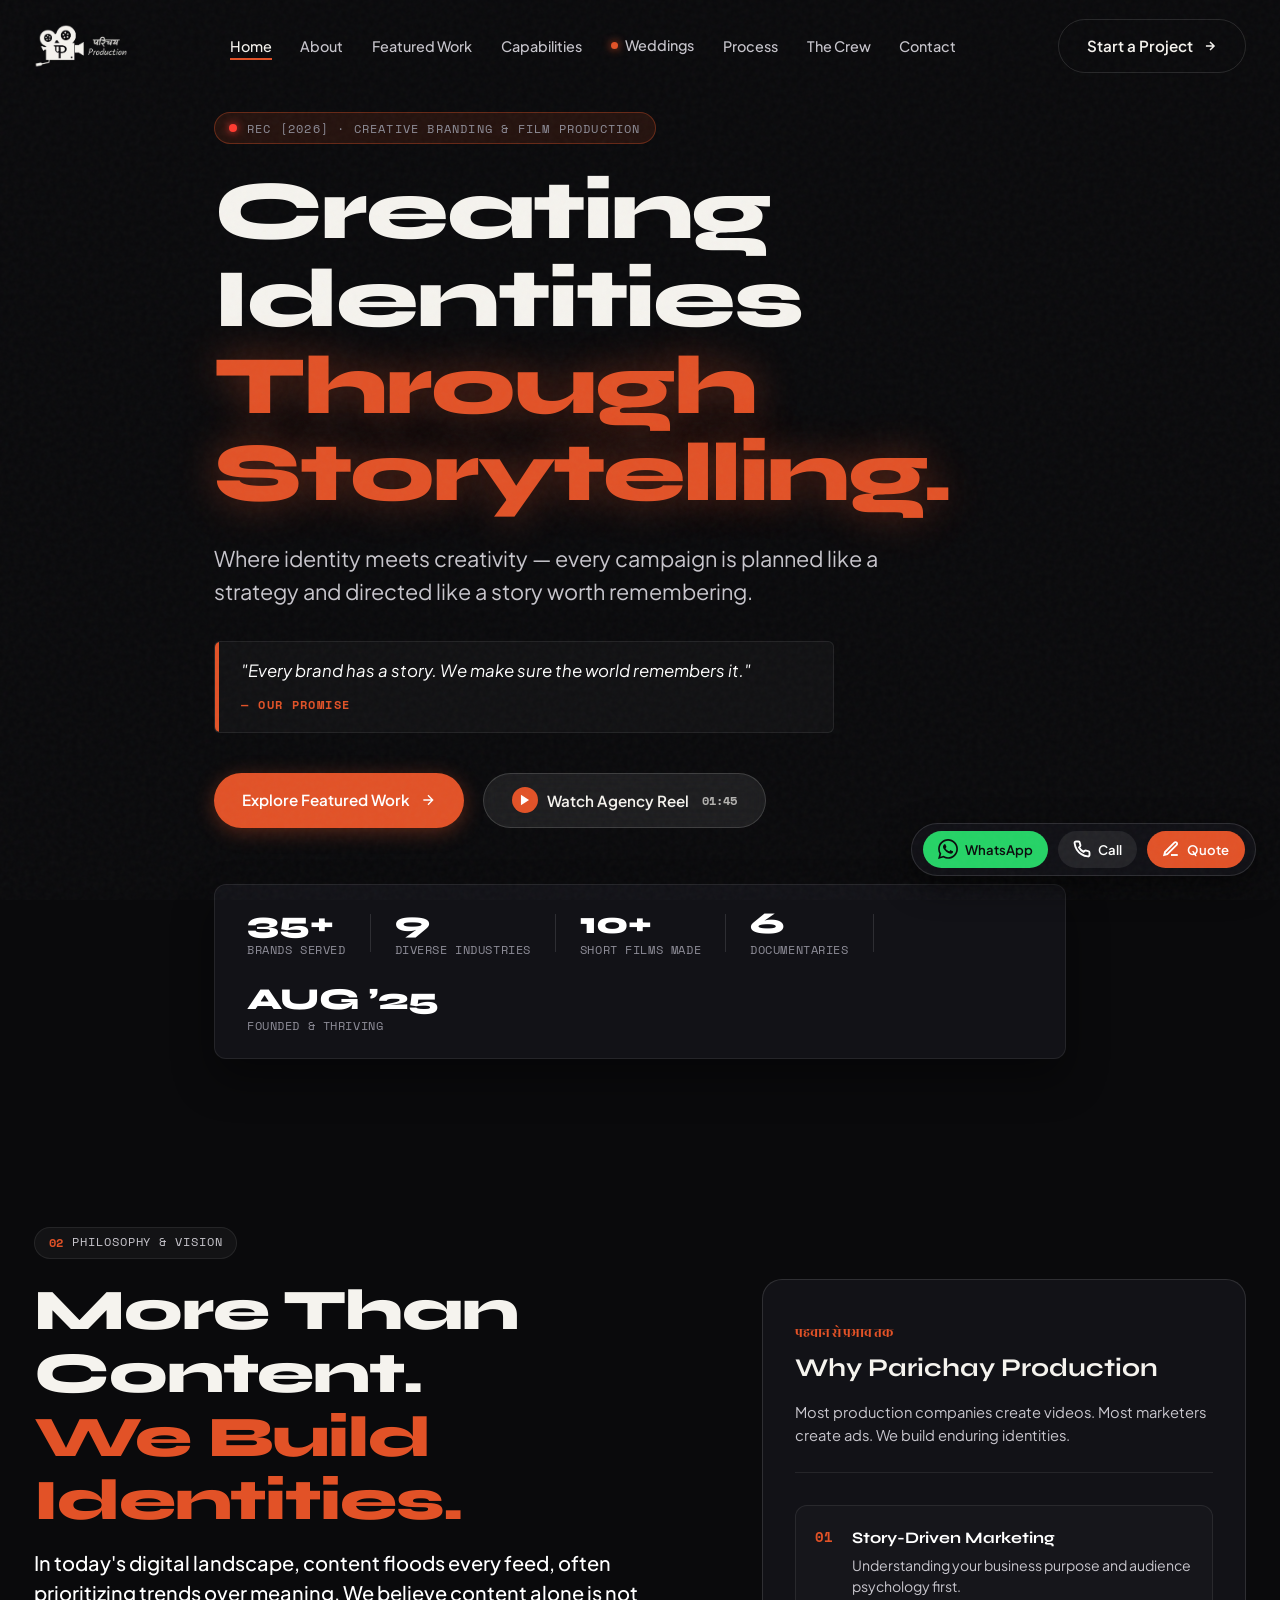
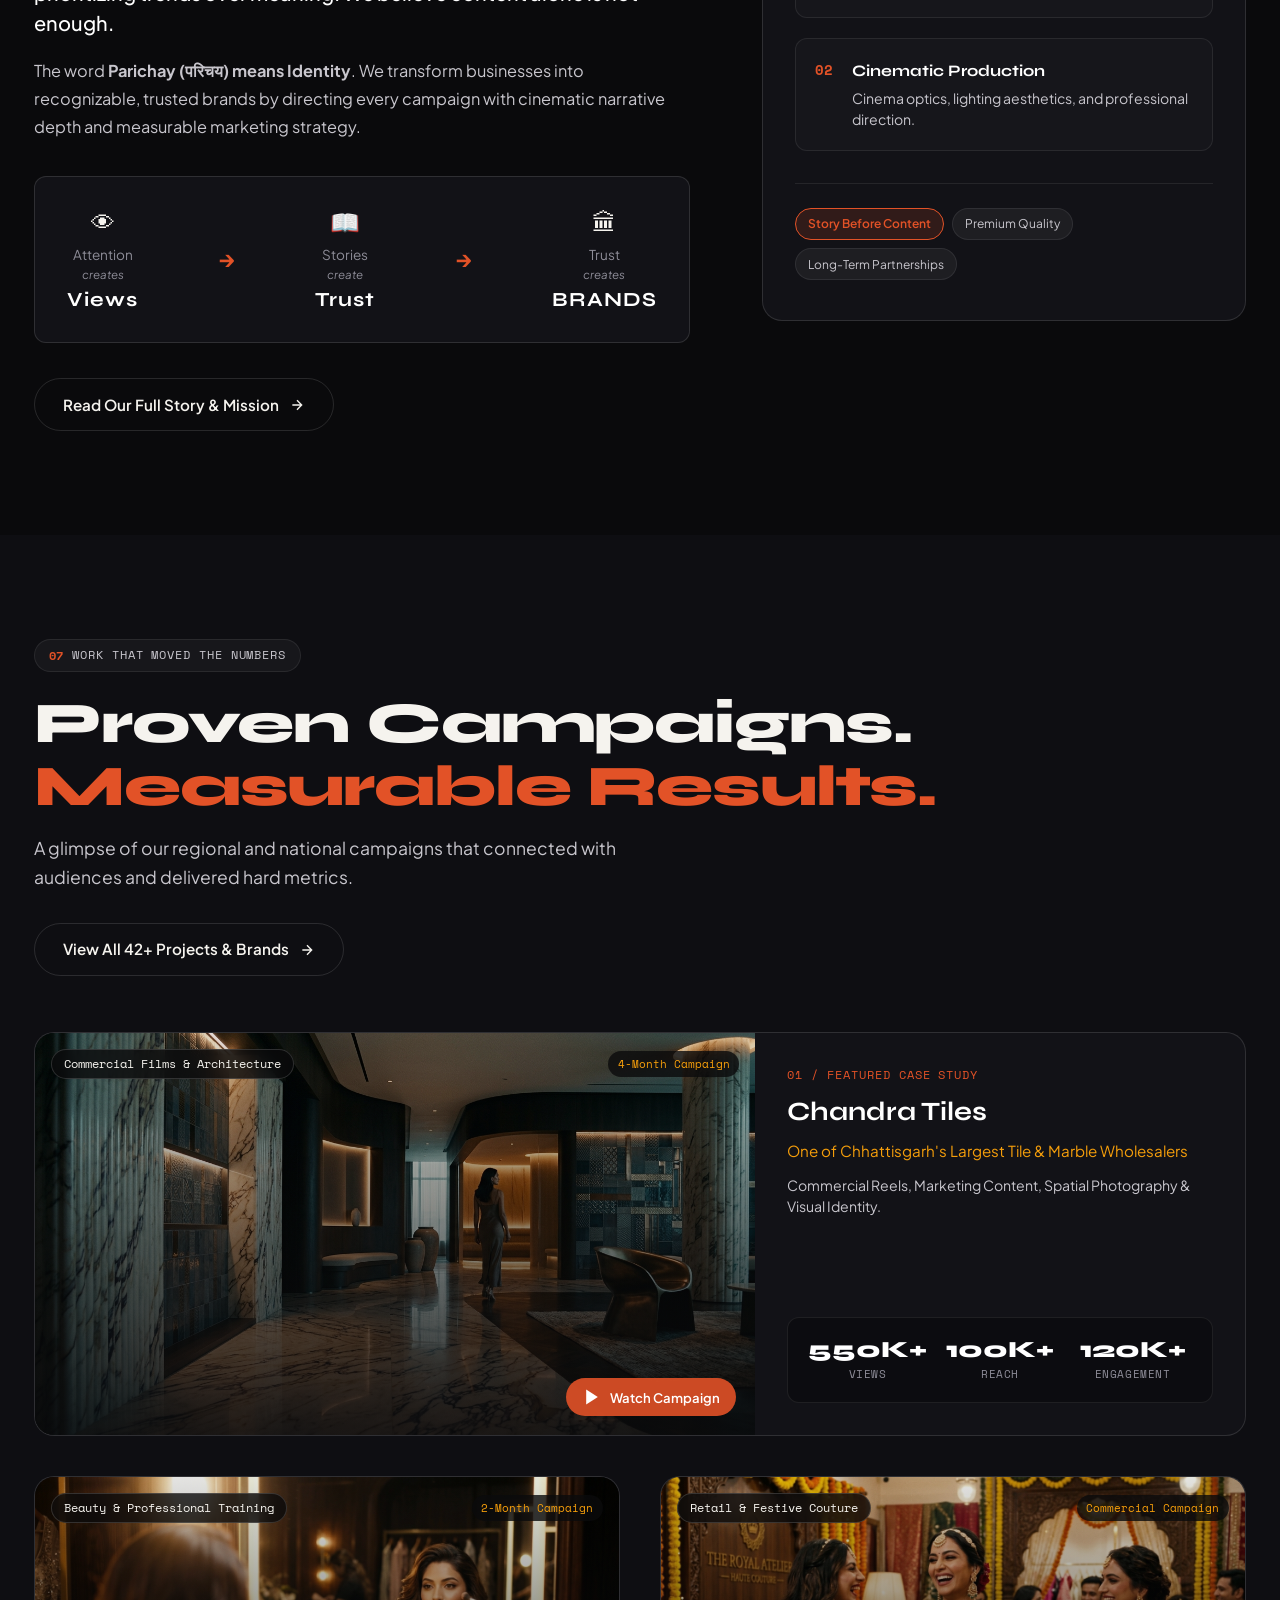
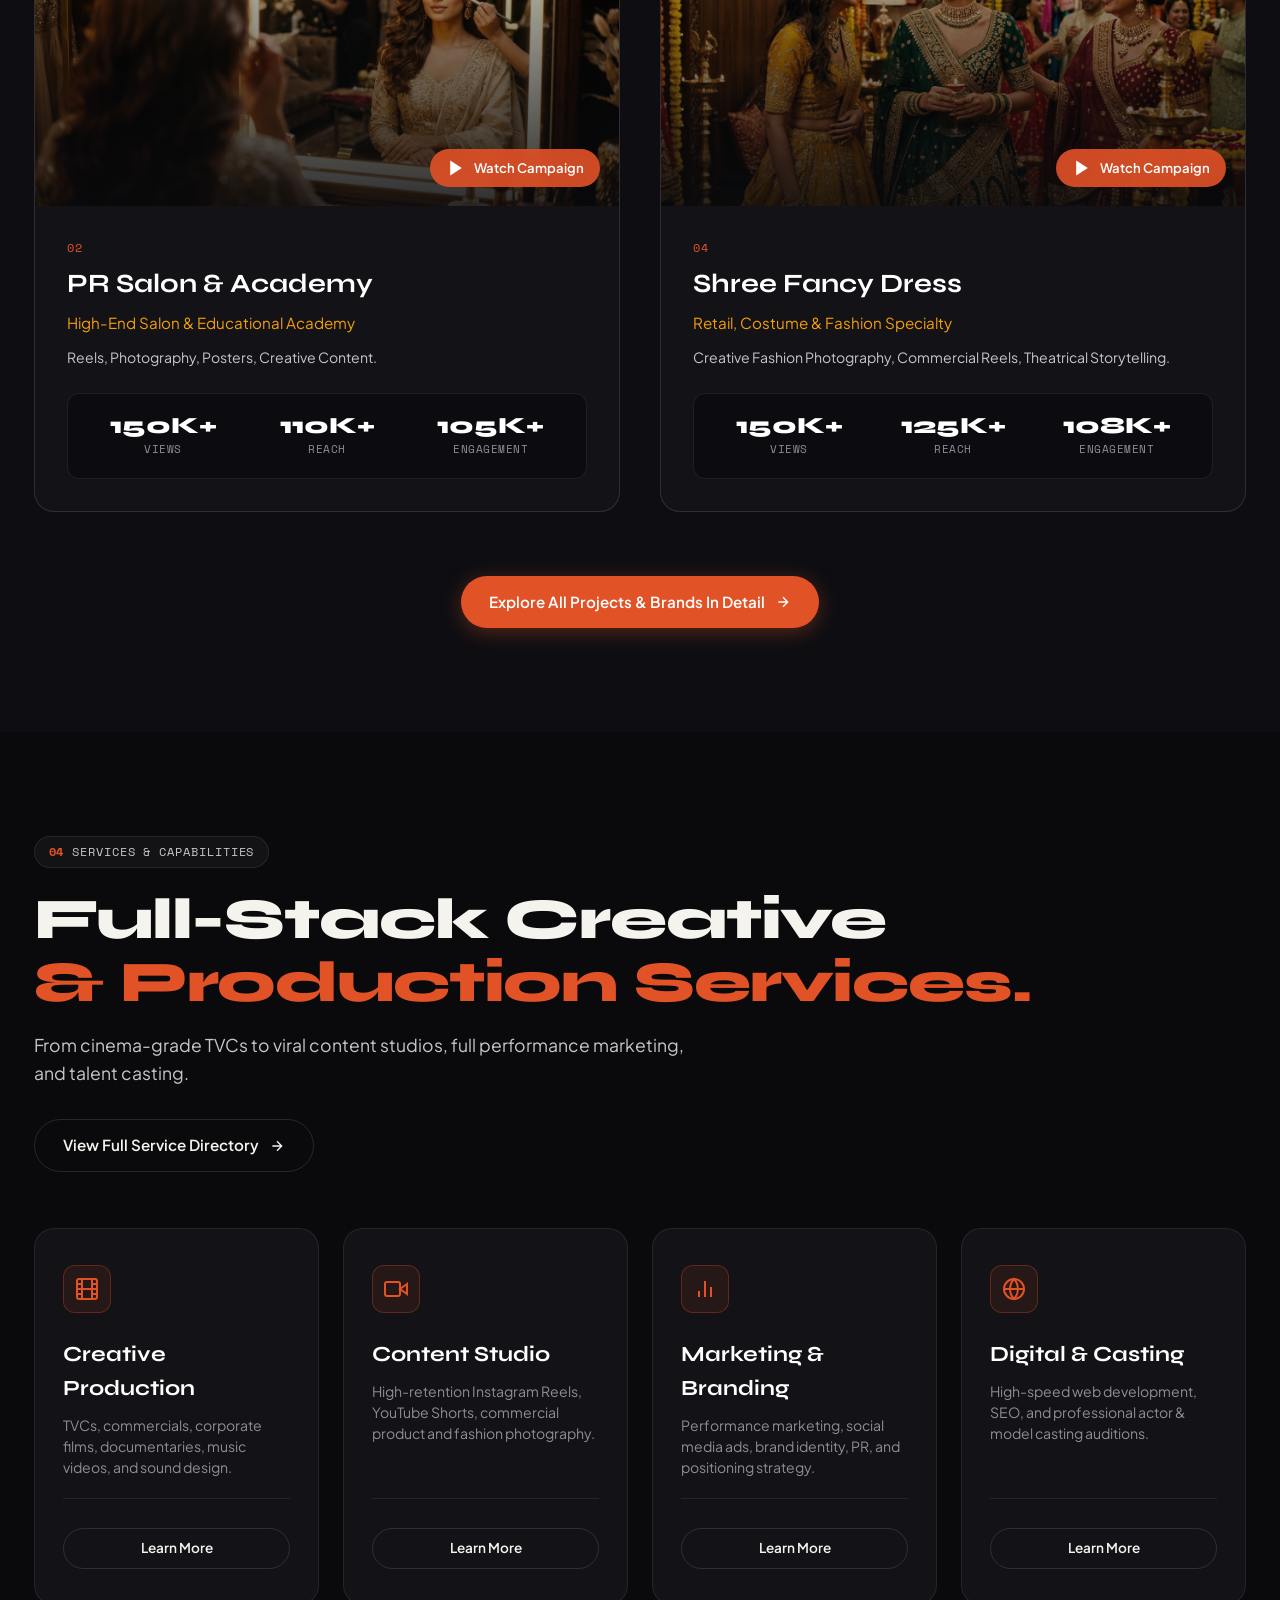
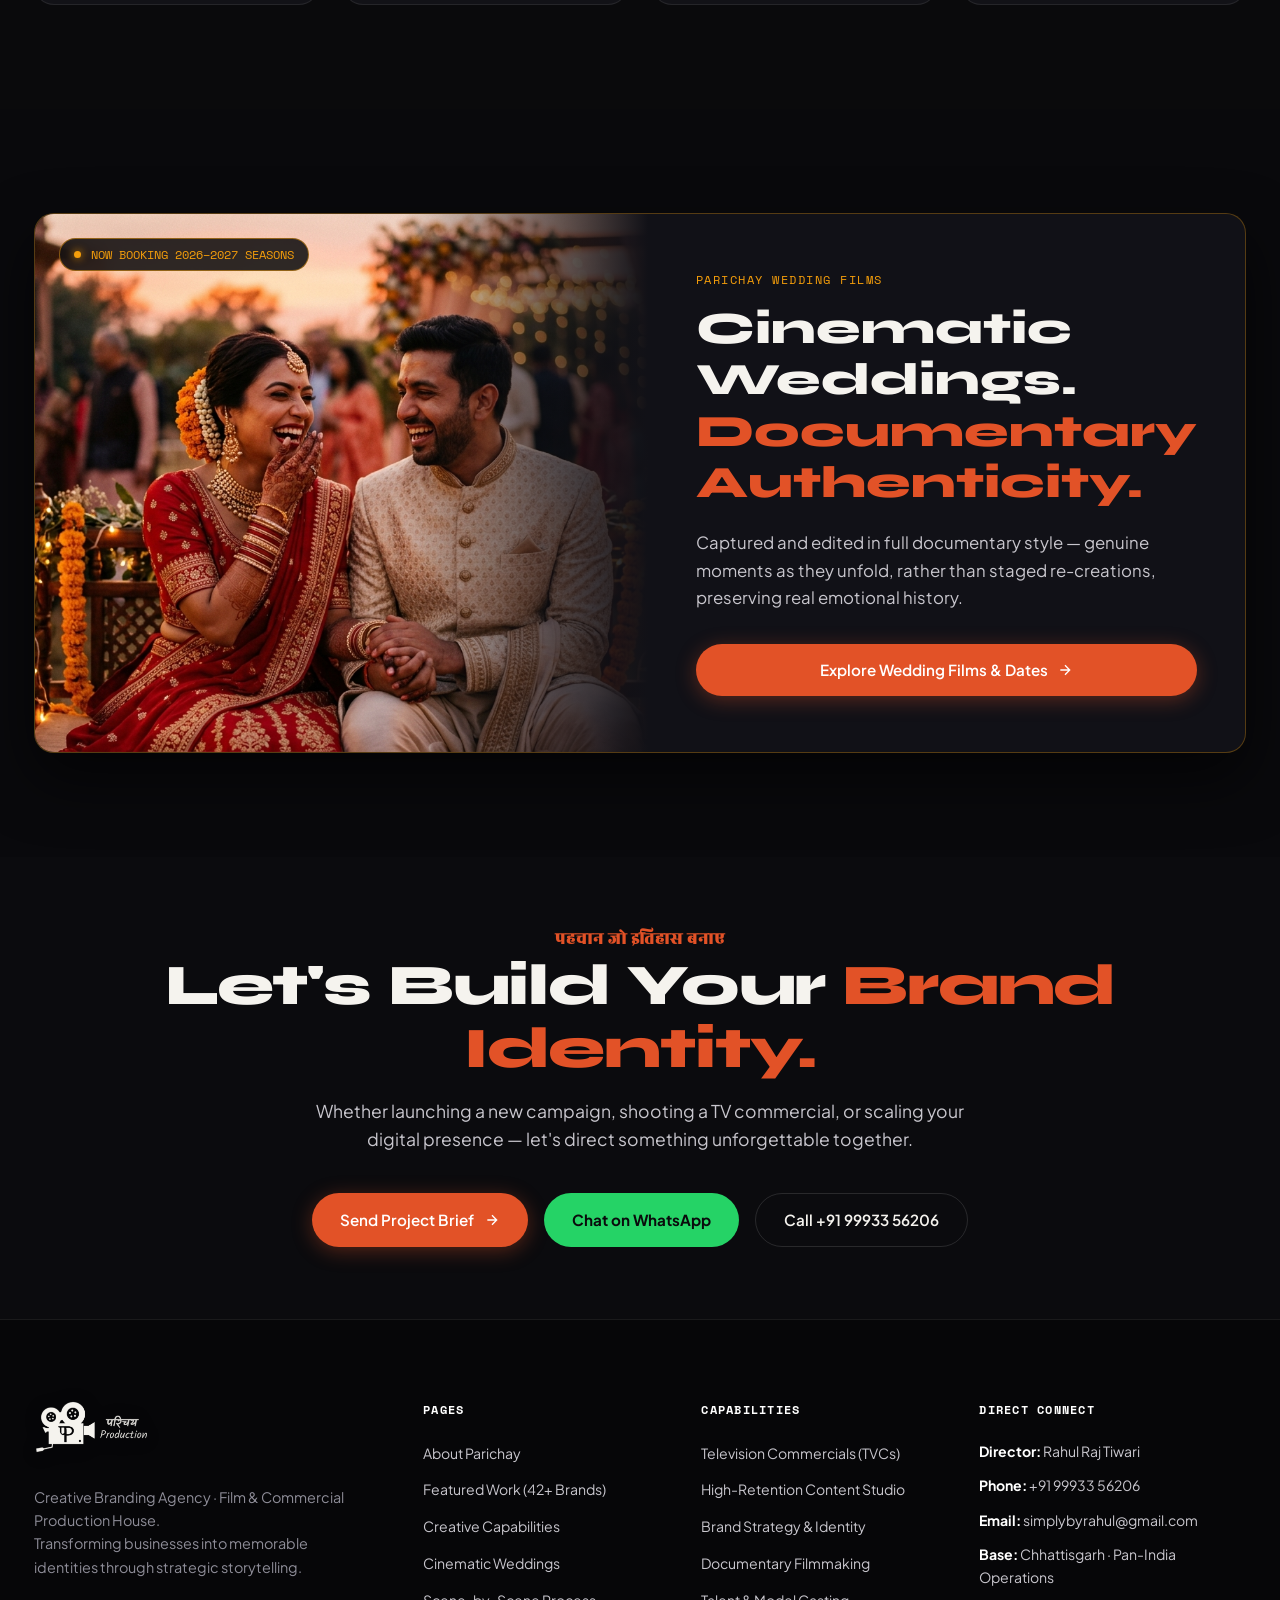
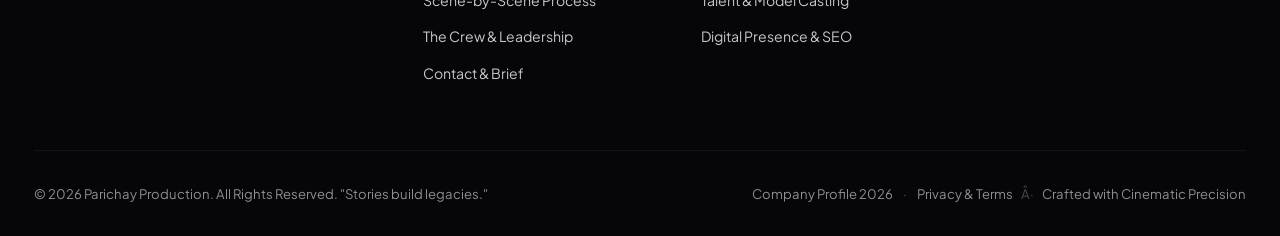
==== commit 44f57f58: "Production release: Vercel routing, clean URLs, 404 handler, SEO sitemap, and lead capture" ====
--- a/index.html
+++ b/index.html
@@ -1,4 +1,4 @@
-<!DOCTYPE html>
+﻿<!DOCTYPE html>
 <html lang="en">
 <head>
   <meta charset="UTF-8">
@@ -23,6 +23,7 @@
   <link rel="icon" type="image/svg+xml" href="assets/images/favicon.svg">
   <link rel="icon" type="image/png" sizes="64x64" href="assets/images/favicon.png">
   <link rel="apple-touch-icon" href="assets/images/favicon.png">
+  <link rel="manifest" href="site.webmanifest">
 
   <!-- Google Fonts: Syne + Plus Jakarta Sans + Space Mono -->
   <link rel="preconnect" href="https://fonts.googleapis.com">
@@ -61,25 +62,25 @@
   <!-- Ambient Navigation Bar -->
   <header class="site-header" id="header">
     <div class="header-container">
-      <a href="index.html" class="brand-logo" aria-label="Parichay Production Home">
+      <a href="/" class="brand-logo" aria-label="Parichay Production Home">
         <img src="assets/images/logo_white.png" alt="Parichay Production (परिचय Production)" class="brand-logo-img">
       </a>
 
       <nav class="desktop-nav" aria-label="Main Navigation">
         <ul class="nav-links">
-          <li><a href="index.html" class="nav-link active">Home</a></li>
-          <li><a href="about.html" class="nav-link">About</a></li>
-          <li><a href="work.html" class="nav-link">Featured Work</a></li>
-          <li><a href="services.html" class="nav-link">Capabilities</a></li>
-          <li><a href="weddings.html" class="nav-link special-link"><span class="pulse-dot"></span>Weddings</a></li>
-          <li><a href="process.html" class="nav-link">Process</a></li>
-          <li><a href="team.html" class="nav-link">The Crew</a></li>
-          <li><a href="contact.html" class="nav-link">Contact</a></li>
+          <li><a href="/" class="nav-link active">Home</a></li>
+          <li><a href="/about" class="nav-link">About</a></li>
+          <li><a href="/work" class="nav-link">Featured Work</a></li>
+          <li><a href="/services" class="nav-link">Capabilities</a></li>
+          <li><a href="/weddings" class="nav-link special-link"><span class="pulse-dot"></span>Weddings</a></li>
+          <li><a href="/process" class="nav-link">Process</a></li>
+          <li><a href="/team" class="nav-link">The Crew</a></li>
+          <li><a href="/contact" class="nav-link">Contact</a></li>
         </ul>
       </nav>
 
       <div class="header-actions">
-        <a href="contact.html" class="btn btn-outline">
+        <a href="/contact" class="btn btn-outline">
           <span>Start a Project</span>
           <svg width="14" height="14" viewBox="0 0 24 24" fill="none" stroke="currentColor" stroke-width="2.5"><path d="M5 12h14M12 5l7 7-7 7"/></svg>
         </a>
@@ -100,14 +101,14 @@
         <button class="drawer-close" id="drawerClose" aria-label="Close menu">&times;</button>
       </div>
       <ul class="mobile-nav-list">
-        <li><a href="index.html" class="mobile-nav-link">Home</a></li>
-        <li><a href="about.html" class="mobile-nav-link">01 / About Us</a></li>
-        <li><a href="work.html" class="mobile-nav-link">02 / Featured Work</a></li>
-        <li><a href="services.html" class="mobile-nav-link">03 / Capabilities</a></li>
-        <li><a href="weddings.html" class="mobile-nav-link mobile-highlight">04 / Cinematic Weddings</a></li>
-        <li><a href="process.html" class="mobile-nav-link">05 / Scene-by-Scene Process</a></li>
-        <li><a href="team.html" class="mobile-nav-link">06 / Meet The Team</a></li>
-        <li><a href="contact.html" class="mobile-nav-link">07 / Contact & Inquiries</a></li>
+        <li><a href="/" class="mobile-nav-link">Home</a></li>
+        <li><a href="/about" class="mobile-nav-link">01 / About Us</a></li>
+        <li><a href="/work" class="mobile-nav-link">02 / Featured Work</a></li>
+        <li><a href="/services" class="mobile-nav-link">03 / Capabilities</a></li>
+        <li><a href="/weddings" class="mobile-nav-link mobile-highlight">04 / Cinematic Weddings</a></li>
+        <li><a href="/process" class="mobile-nav-link">05 / Scene-by-Scene Process</a></li>
+        <li><a href="/team" class="mobile-nav-link">06 / Meet The Team</a></li>
+        <li><a href="/contact" class="mobile-nav-link">07 / Contact & Inquiries</a></li>
       </ul>
       <div class="mobile-drawer-footer">
         <a href="tel:+919993356206" class="contact-pill-link">
@@ -158,7 +159,7 @@
 
         <!-- Action Row -->
         <div class="hero-actions">
-          <a href="work.html" class="btn btn-primary">
+          <a href="/work" class="btn btn-primary">
             <span>Explore Featured Work</span>
             <svg width="16" height="16" viewBox="0 0 24 24" fill="none" stroke="currentColor" stroke-width="2"><path d="M5 12h14M12 5l7 7-7 7"/></svg>
           </a>
@@ -248,7 +249,7 @@
               </div>
             </div>
 
-            <a href="about.html" class="btn btn-outline">
+            <a href="/about" class="btn btn-outline">
               <span>Read Our Full Story & Mission</span>
               <svg width="16" height="16" viewBox="0 0 24 24" fill="none" stroke="currentColor" stroke-width="2"><path d="M5 12h14M12 5l7 7-7 7"/></svg>
             </a>
@@ -305,7 +306,7 @@
             </h2>
             <p class="section-sub">A glimpse of our regional and national campaigns that connected with audiences and delivered hard metrics.</p>
           </div>
-          <a href="work.html" class="btn btn-outline">
+          <a href="/work" class="btn btn-outline">
             <span>View All 42+ Projects & Brands</span>
             <svg width="16" height="16" viewBox="0 0 24 24" fill="none" stroke="currentColor" stroke-width="2"><path d="M5 12h14M12 5l7 7-7 7"/></svg>
           </a>
@@ -428,7 +429,7 @@
         </div>
 
         <div style="text-align: center; margin-top: 2rem;">
-          <a href="work.html" class="btn btn-primary">
+          <a href="/work" class="btn btn-primary">
             <span>Explore All Projects & Brands In Detail</span>
             <svg width="16" height="16" viewBox="0 0 24 24" fill="none" stroke="currentColor" stroke-width="2"><path d="M5 12h14M12 5l7 7-7 7"/></svg>
           </a>
@@ -452,7 +453,7 @@
             </h2>
             <p class="section-sub">From cinema-grade TVCs to viral content studios, full performance marketing, and talent casting.</p>
           </div>
-          <a href="services.html" class="btn btn-outline">
+          <a href="/services" class="btn btn-outline">
             <span>View Full Service Directory</span>
             <svg width="16" height="16" viewBox="0 0 24 24" fill="none" stroke="currentColor" stroke-width="2"><path d="M5 12h14M12 5l7 7-7 7"/></svg>
           </a>
@@ -520,7 +521,7 @@
               Captured and edited in full documentary style — genuine moments as they unfold, rather than staged re-creations, preserving real emotional history.
             </p>
             <div class="wedding-cta-row">
-              <a href="weddings.html" class="btn btn-primary">
+              <a href="/weddings" class="btn btn-primary">
                 <span>Explore Wedding Films & Dates</span>
                 <svg width="16" height="16" viewBox="0 0 24 24" fill="none" stroke="currentColor" stroke-width="2"><path d="M5 12h14M12 5l7 7-7 7"/></svg>
               </a>
@@ -541,7 +542,7 @@
           Whether launching a new campaign, shooting a TV commercial, or scaling your digital presence — let's direct something unforgettable together.
         </p>
         <div style="display: flex; justify-content: center; gap: 1rem; flex-wrap: wrap;">
-          <a href="contact.html" class="btn btn-primary">
+          <a href="/contact" class="btn btn-primary">
             <span>Send Project Brief</span>
             <svg width="16" height="16" viewBox="0 0 24 24" fill="none" stroke="currentColor" stroke-width="2"><path d="M5 12h14M12 5l7 7-7 7"/></svg>
           </a>
@@ -562,7 +563,7 @@
     <div class="container">
       <div class="footer-top-row">
         <div class="footer-brand">
-          <a href="index.html" class="brand-logo" aria-label="Parichay Production Home">
+          <a href="/" class="brand-logo" aria-label="Parichay Production Home">
             <img src="assets/images/logo_white.png" alt="Parichay Production (परिचय Production)" class="brand-logo-img">
           </a>
           <p class="footer-tagline">
@@ -574,25 +575,25 @@
         <div class="footer-links-col">
           <h4>Pages</h4>
           <ul>
-            <li><a href="about.html">About Parichay</a></li>
-            <li><a href="work.html">Featured Work (42+ Brands)</a></li>
-            <li><a href="services.html">Creative Capabilities</a></li>
-            <li><a href="weddings.html">Cinematic Weddings</a></li>
-            <li><a href="process.html">Scene-by-Scene Process</a></li>
-            <li><a href="team.html">The Crew & Leadership</a></li>
-            <li><a href="contact.html">Contact & Brief</a></li>
+            <li><a href="/about">About Parichay</a></li>
+            <li><a href="/work">Featured Work (42+ Brands)</a></li>
+            <li><a href="/services">Creative Capabilities</a></li>
+            <li><a href="/weddings">Cinematic Weddings</a></li>
+            <li><a href="/process">Scene-by-Scene Process</a></li>
+            <li><a href="/team">The Crew & Leadership</a></li>
+            <li><a href="/contact">Contact & Brief</a></li>
           </ul>
         </div>
 
         <div class="footer-links-col">
           <h4>Capabilities</h4>
           <ul>
-            <li><a href="services.html">Television Commercials (TVCs)</a></li>
-            <li><a href="services.html">High-Retention Content Studio</a></li>
-            <li><a href="services.html">Brand Strategy & Identity</a></li>
-            <li><a href="services.html">Documentary Filmmaking</a></li>
-            <li><a href="services.html">Talent & Model Casting</a></li>
-            <li><a href="services.html">Digital Presence & SEO</a></li>
+            <li><a href="/services">Television Commercials (TVCs)</a></li>
+            <li><a href="/services">High-Retention Content Studio</a></li>
+            <li><a href="/services">Brand Strategy & Identity</a></li>
+            <li><a href="/services">Documentary Filmmaking</a></li>
+            <li><a href="/services">Talent & Model Casting</a></li>
+            <li><a href="/services">Digital Presence & SEO</a></li>
           </ul>
         </div>
 
@@ -610,7 +611,7 @@
         <div class="footer-legal">
           <span>Company Profile 2026</span>
           <span class="sep">·</span>
-          <span>Crafted with Cinematic Precision</span>
+          <a href="/privacy" style="color: var(--text-muted); text-decoration: none;">Privacy &amp; Terms</a><span class="sep">Â·</span><span>Crafted with Cinematic Precision</span>
         </div>
       </div>
     </div>
@@ -626,7 +627,7 @@
       <svg width="18" height="18" viewBox="0 0 24 24" fill="none" stroke="currentColor" stroke-width="2.5"><path d="M22 16.92v3a2 2 0 0 1-2.18 2 19.79 19.79 0 0 1-8.63-3.07 19.5 19.5 0 0 1-6-6 19.79 19.79 0 0 1-3.07-8.67A2 2 0 0 1 4.11 2h3a2 2 0 0 1 2 1.72 12.84 12.84 0 0 0 .7 2.81 2 2 0 0 1-.45 2.11L8.09 9.91a16 16 0 0 0 6 6l1.27-1.27a2 2 0 0 1 2.11-.45 12.84 12.84 0 0 0 2.81.7A2 2 0 0 1 22 16.92z"/></svg>
       <span>Call</span>
     </a>
-    <a href="contact.html" class="dock-btn dock-quote" aria-label="Get a custom quote">
+    <a href="/contact" class="dock-btn dock-quote" aria-label="Get a custom quote">
       <svg width="18" height="18" viewBox="0 0 24 24" fill="none" stroke="currentColor" stroke-width="2.5"><path d="M12 20h9"/><path d="M16.5 3.5a2.121 2.121 0 0 1 3 3L7 19l-4 1 1-4L16.5 3.5z"/></svg>
       <span>Quote</span>
     </a>
@@ -670,7 +671,7 @@
           A showcase of our cinematic commercial directing, visual storytelling, and high-impact brand identities across 42+ campaigns.
         </p>
         <div class="modal-actions-right">
-          <a href="contact.html" class="btn btn-outline btn-sm">Discuss This Style</a>
+          <a href="/contact" class="btn btn-outline btn-sm">Discuss This Style</a>
         </div>
       </div>
     </div>
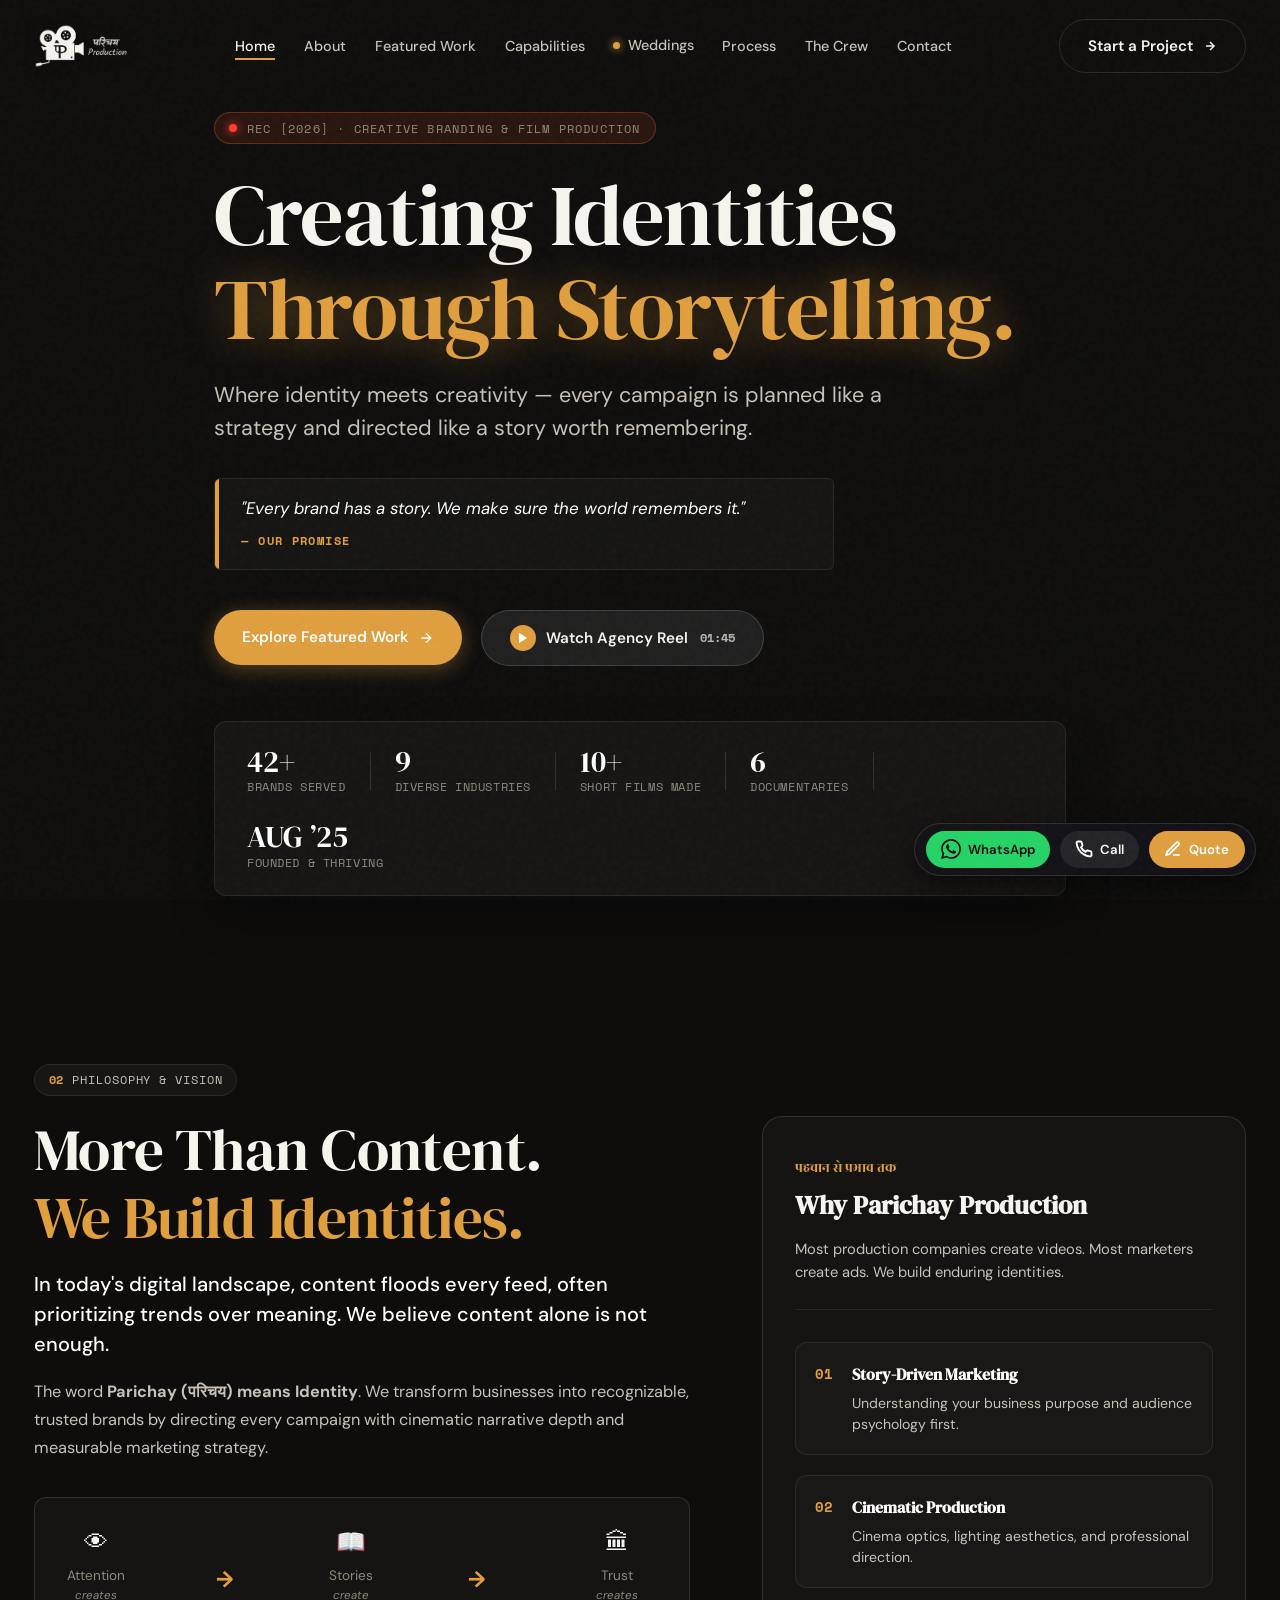
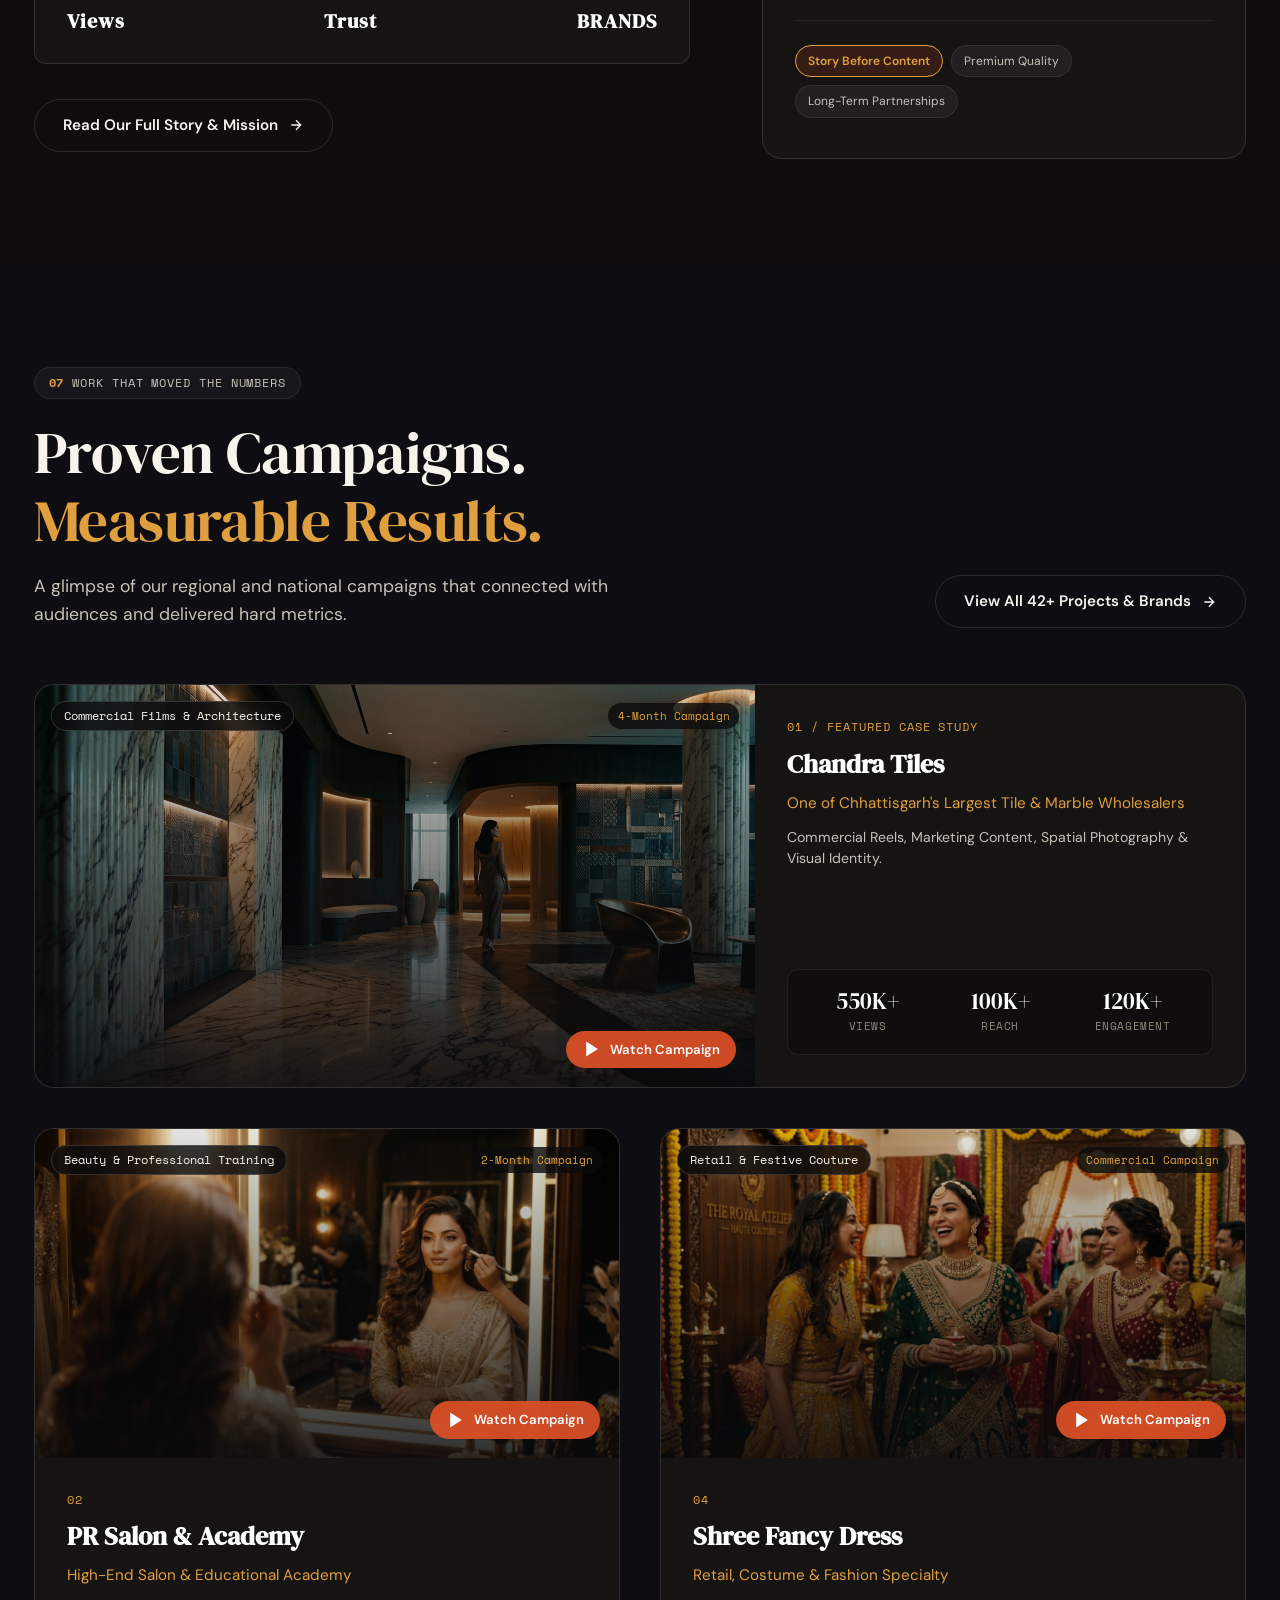
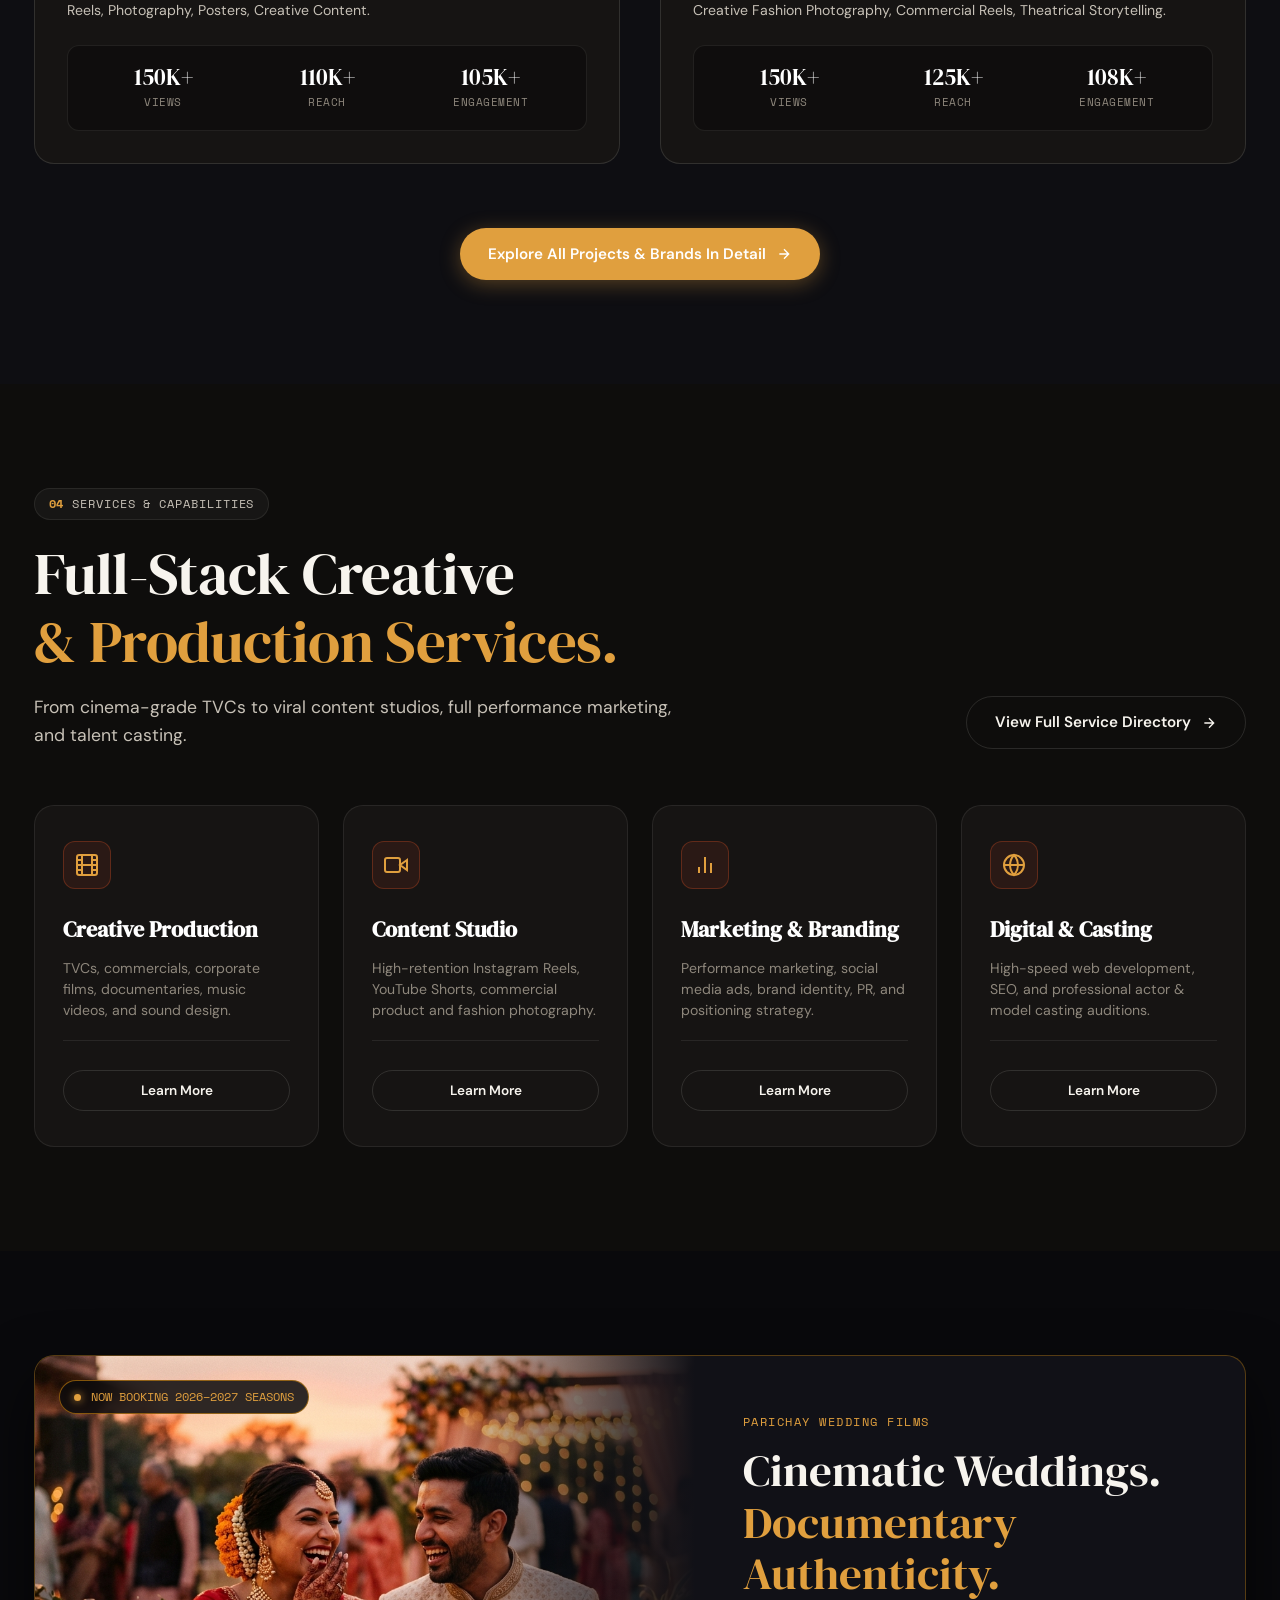
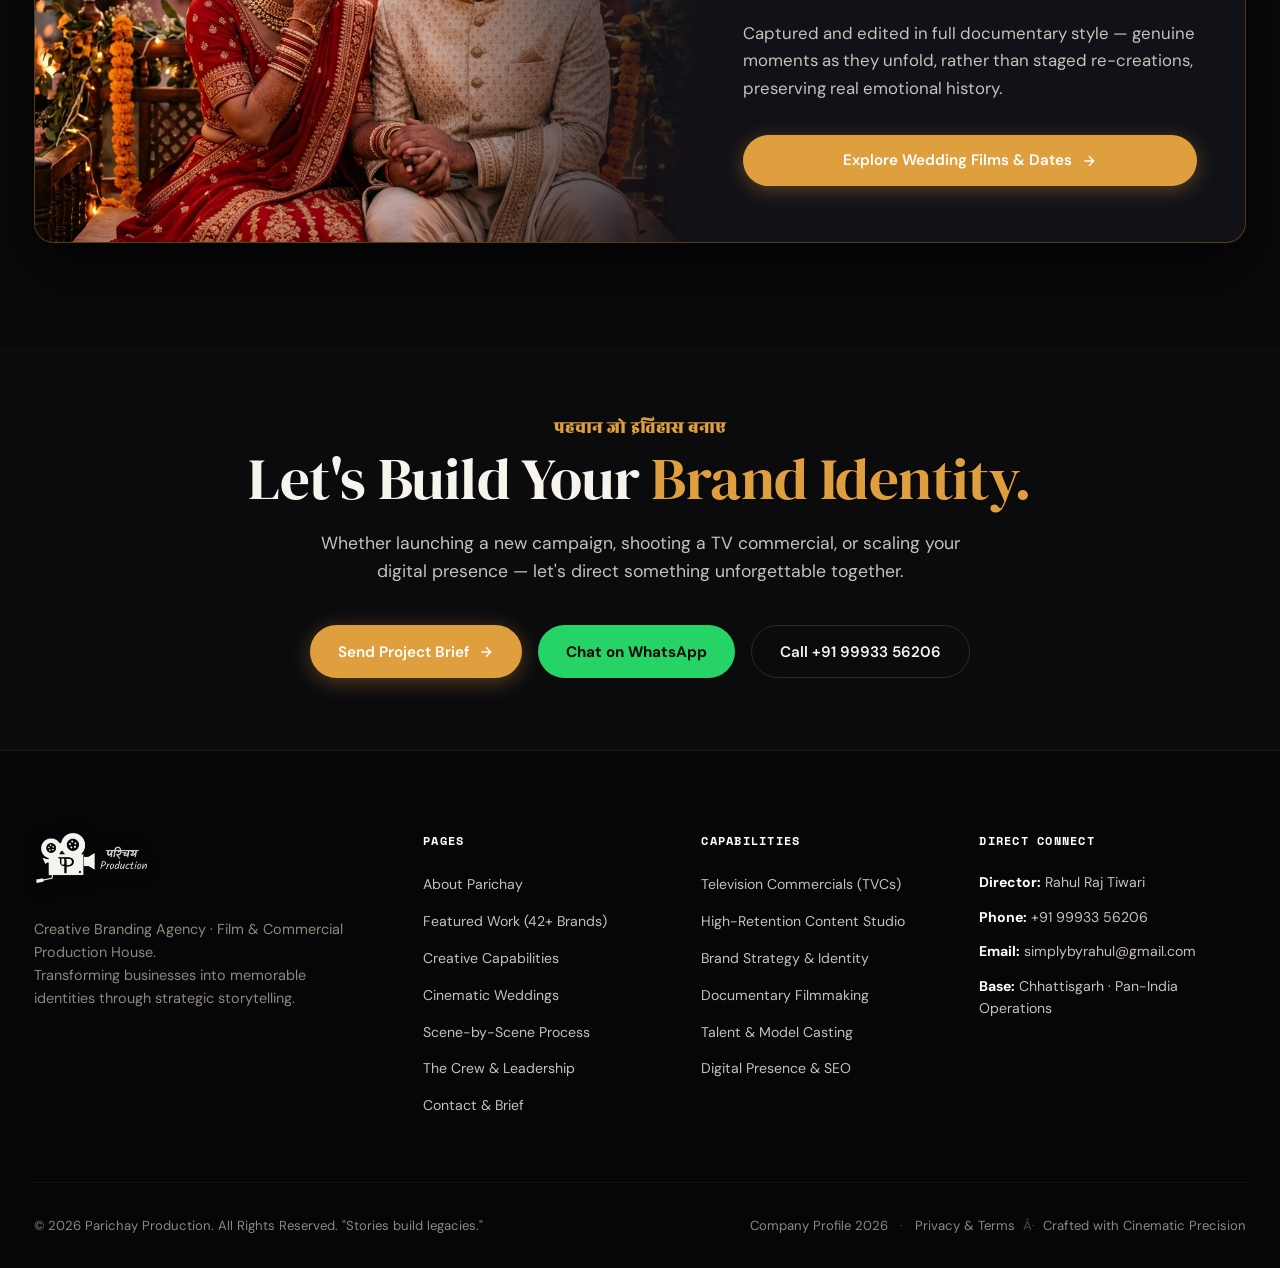
==== commit 5d128594: "Aesthetic update: Apply Direction 2 (Warm Celluloid 35mm, DM Serif Display + DM Sans, and Warm Amber" ====
--- a/index.html
+++ b/index.html
@@ -28,7 +28,7 @@
   <!-- Google Fonts: Syne + Plus Jakarta Sans + Space Mono -->
   <link rel="preconnect" href="https://fonts.googleapis.com">
   <link rel="preconnect" href="https://fonts.gstatic.com" crossorigin>
-  <link href="https://fonts.googleapis.com/css2?family=Plus+Jakarta+Sans:ital,wght@0,300;0,400;0,500;0,600;0,700;0,800;1,400&family=Space+Mono:ital,wght@0,400;0,700;1,400&family=Syne:wght@500;700;800&family=Rozha+One&display=swap" rel="stylesheet">
+  <link href="https://fonts.googleapis.com/css2?family=DM+Sans:ital,opsz,wght@0,9..40,300..800;1,9..40,300..800&family=DM+Serif+Display:ital@0;1&family=Rozha+One&family=Space+Mono:ital,wght@0,400;0,700;1,400&display=swap" rel="stylesheet">
 
   <!-- Stylesheet -->
   <link rel="stylesheet" href="styles.css">
--- a/styles.css
+++ b/styles.css
@@ -5,32 +5,33 @@
 
 /* --- 1. CSS VARIABLES & TOKENS --- */
 :root {
-  /* Color Palette */
-  --bg-primary: #0A0A0C;           /* Deep Obsidian Film Negative */
-  --bg-surface: #121217;           /* Elevated Stage Surface */
-  --bg-card: #181820;              /* Card Background */
-  --bg-card-hover: #20202B;        /* Hover Card State */
-  --bg-glass: rgba(18, 18, 23, 0.75); /* Frosted Glass */
+  /* Color Palette - Direction 2: Anamorphic Golden Hour (Warm 35mm Celluloid) */
+  --bg-primary: #0E0D0C;           /* Warm Espresso Film Negative */
+  --bg-surface: #161413;           /* Smoked Cedar Stage Surface */
+  --bg-card: #1D1B19;              /* Warm Obsidian Card */
+  --bg-card-hover: #262320;        /* Hover Warm Card State */
+  --bg-glass: rgba(22, 20, 19, 0.85); /* Frosted Warm Glass */
   
-  --accent-orange: #E25227;        /* Signature Parichay Vermilion */
-  --accent-orange-glow: rgba(226, 82, 39, 0.35);
-  --accent-amber: #F59E0B;         /* Tungsten Amber Glow */
-  --accent-amber-subtle: rgba(245, 158, 11, 0.12);
+  --accent-amber: #E09F3E;         /* 35mm Film Amber / Golden Hour Honey */
+  --accent-amber-glow: rgba(224, 159, 62, 0.35);
+  --accent-amber-subtle: rgba(224, 159, 62, 0.12);
+  --accent-orange: #E09F3E;        /* Warm Film Amber (mapped for complete backward compatibility) */
+  --accent-orange-glow: rgba(224, 159, 62, 0.35);
   
-  --text-primary: #F5F3EE;         /* Bone White / Warm Chalk */
-  --text-secondary: #C8C6CD;       /* Editorial Muted */
-  --text-muted: #8E8D98;           /* Timecode & Meta Gray */
-  --text-dark: #0A0A0C;
+  --text-primary: #F7F4EE;         /* Unbleached Silk / Warm Ivory */
+  --text-secondary: #C7C1B7;       /* Editorial Muted Taupe */
+  --text-muted: #8E877C;           /* Celluloid Timecode Gray */
+  --text-dark: #0E0D0C;
   
-  --border-subtle: rgba(255, 255, 255, 0.08);
-  --border-card: rgba(255, 255, 255, 0.12);
-  --border-highlight: rgba(226, 82, 39, 0.5);
+  --border-subtle: rgba(247, 244, 238, 0.08);
+  --border-card: rgba(247, 244, 238, 0.12);
+  --border-highlight: rgba(224, 159, 62, 0.45);
   
-  /* Typography */
-  --font-display: 'Syne', sans-serif;
-  --font-body: 'Plus Jakarta Sans', -apple-system, BlinkMacSystemFont, sans-serif;
+  /* Typography - Direction 2: DM Serif Display + DM Sans */
+  --font-display: 'DM Serif Display', Georgia, serif;
+  --font-body: 'DM Sans', -apple-system, BlinkMacSystemFont, sans-serif;
   --font-mono: 'Space Mono', monospace;
-  --font-devanagari: 'Plus Jakarta Sans', 'Rozha One', serif;
+  --font-devanagari: 'Rozha One', 'DM Serif Display', serif;
   
   /* Layout & Spacing */
   --container-max: 1260px;
@@ -171,11 +172,11 @@
 
 .section-heading {
   font-family: var(--font-display);
-  font-size: clamp(2.2rem, 4.5vw, 3.8rem);
-  font-weight: 800;
-  line-height: 1.1;
-  letter-spacing: -0.02em;
-  margin-bottom: 1rem;
+  font-size: clamp(2.3rem, 4.6vw, 4rem);
+  font-weight: 400;
+  line-height: 1.15;
+  letter-spacing: -0.01em;
+  margin-bottom: 1.1rem;
 }
 
 .section-sub {
@@ -613,10 +614,10 @@
 
 .page-hero-title {
   font-family: var(--font-display);
-  font-size: clamp(2.5rem, 5vw, 4.2rem);
-  font-weight: 800;
-  line-height: 1.1;
-  letter-spacing: -0.02em;
+  font-size: clamp(2.6rem, 5.2vw, 4.3rem);
+  font-weight: 400;
+  line-height: 1.12;
+  letter-spacing: -0.01em;
   margin-bottom: 1rem;
 }
 
@@ -706,10 +707,10 @@
 
 .hero-title {
   font-family: var(--font-display);
-  font-size: clamp(2.8rem, 6.5vw, 5.2rem);
-  font-weight: 800;
-  line-height: 1.05;
-  letter-spacing: -0.025em;
+  font-size: clamp(3rem, 6.8vw, 5.4rem);
+  font-weight: 400;
+  line-height: 1.08;
+  letter-spacing: -0.015em;
   margin-bottom: 1.5rem;
 }
 
@@ -720,8 +721,8 @@
 
 .hero-highlight {
   display: block;
-  color: var(--accent-orange);
-  text-shadow: 0 0 40px rgba(226, 82, 39, 0.4);
+  color: var(--accent-amber);
+  text-shadow: 0 0 45px rgba(224, 159, 62, 0.45);
 }
 
 .hero-description {
@@ -813,7 +814,7 @@
 .metric-value {
   font-family: var(--font-display);
   font-size: 1.9rem;
-  font-weight: 800;
+  font-weight: 400;
   color: #FFFFFF;
   line-height: 1.1;
 }
@@ -1295,7 +1296,7 @@
 .metric-big {
   font-family: var(--font-display);
   font-size: 1.45rem;
-  font-weight: 800;
+  font-weight: 400;
   color: #FFFFFF;
   line-height: 1.1;
 }
@@ -1534,7 +1535,7 @@
 .wedding-heading {
   font-family: var(--font-display);
   font-size: clamp(2rem, 3.5vw, 2.8rem);
-  font-weight: 800;
+  font-weight: 400;
   line-height: 1.15;
   margin-bottom: 1.25rem;
 }
@@ -1727,7 +1728,7 @@
 .stat-number {
   font-family: var(--font-display);
   font-size: 3.5rem;
-  font-weight: 800;
+  font-weight: 400;
   color: var(--accent-orange);
   line-height: 1;
   margin-bottom: 0.6rem;
@@ -1886,7 +1887,7 @@
 .leader-initials {
   font-family: var(--font-display);
   font-size: 2.5rem;
-  font-weight: 800;
+  font-weight: 400;
   color: rgba(226, 82, 39, 0.4);
   line-height: 1;
   margin-bottom: 0.5rem;
@@ -1899,7 +1900,7 @@
   border: 1px solid rgba(226, 82, 39, 0.35);
   color: var(--accent-orange);
   font-family: var(--font-display);
-  font-weight: 800;
+  font-weight: 400;
   font-size: 1.1rem;
   display: flex;
   align-items: center;
@@ -2061,7 +2062,7 @@
 .cta-title {
   font-family: var(--font-display);
   font-size: clamp(2.2rem, 4vw, 3.2rem);
-  font-weight: 800;
+  font-weight: 400;
   line-height: 1.1;
   margin-bottom: 1.2rem;
 }
